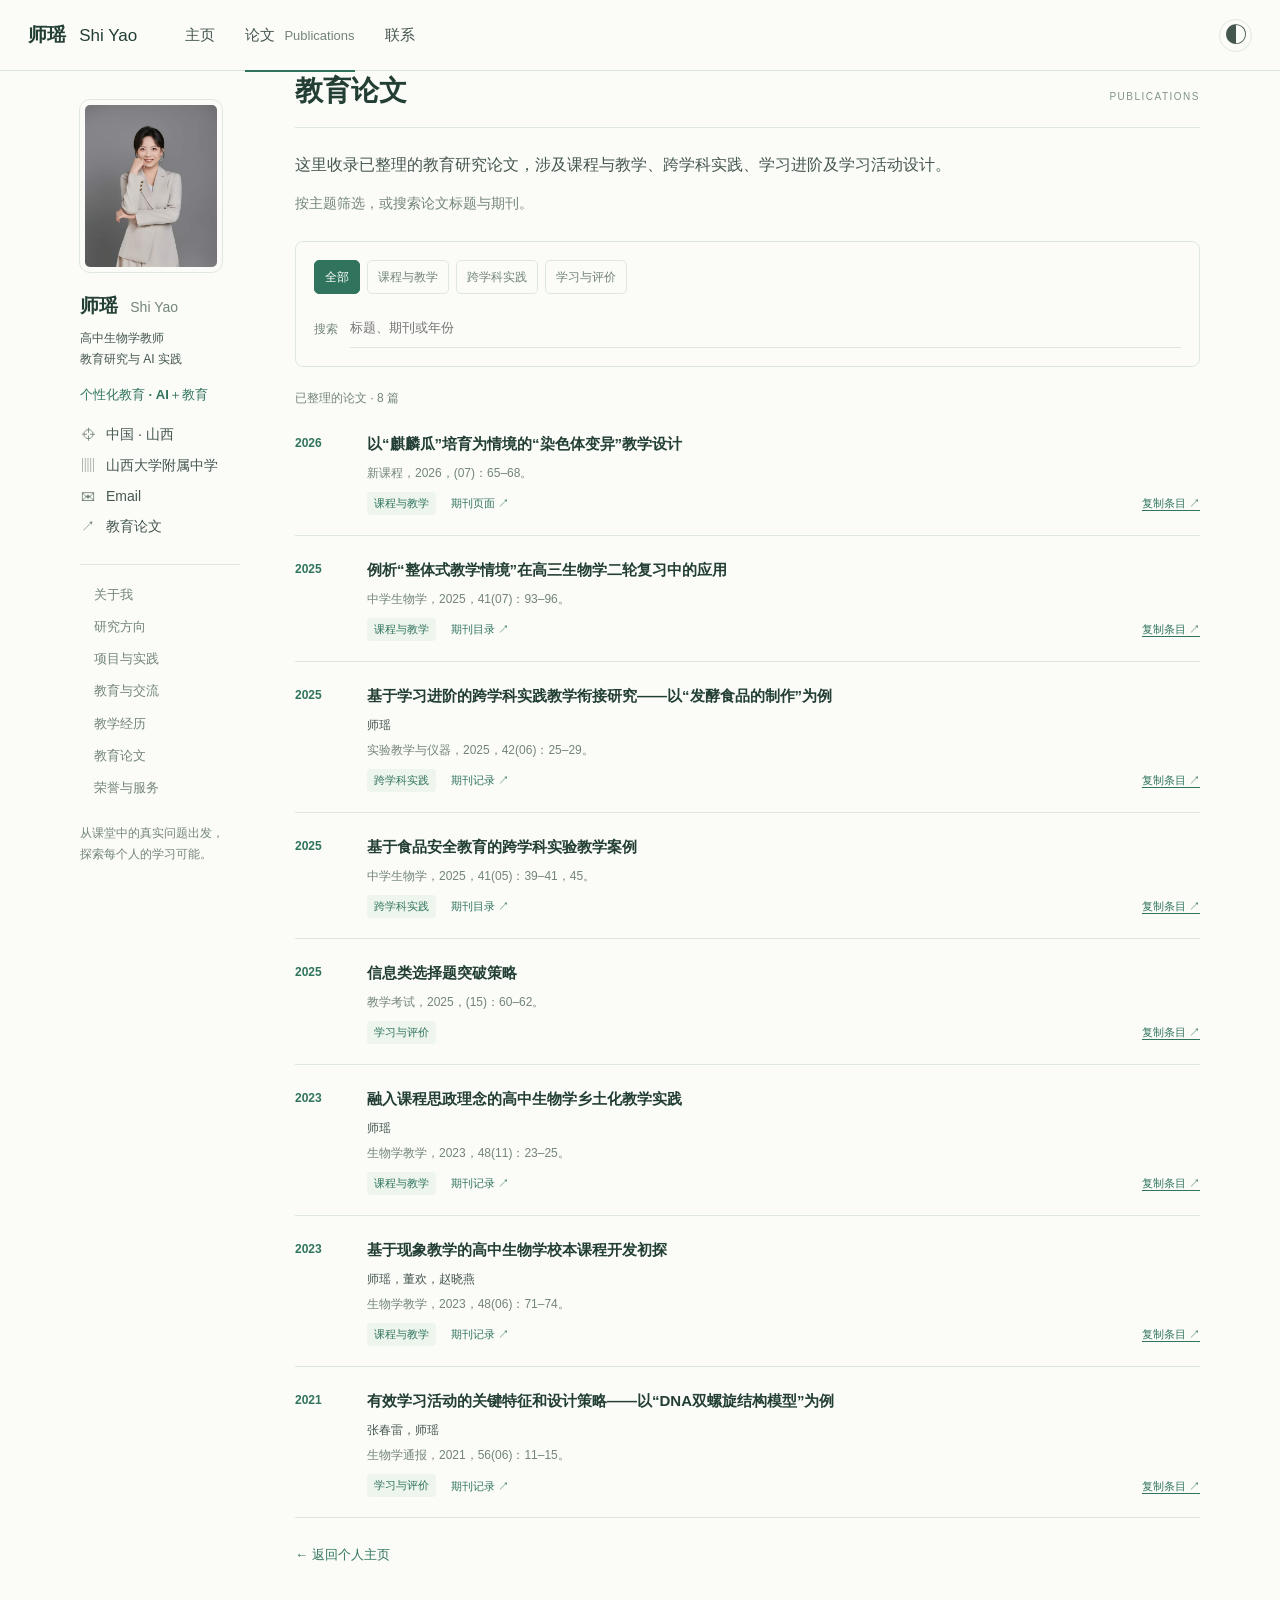
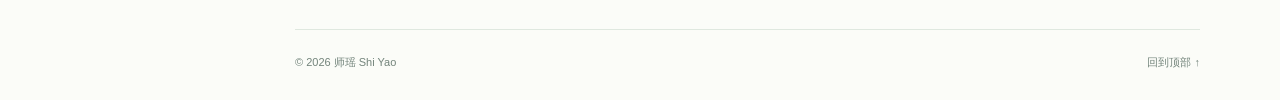
==== publications.html @ 6be553a8 "Publish Shi Yao educator homepage with teaching experience, projects and publications" ====
<!doctype html><html lang="zh-CN"><head><meta charset="utf-8"><meta name="viewport" content="width=device-width,initial-scale=1"><title>教育论文｜师瑶 Shi Yao｜个性化教育与 AI＋教育</title><meta name="description" content="师瑶的个人主页：个性化教育，培养面向未来的终身学习者。教育研究、AI＋教育实践、教学经历与学术论文。"><meta name="theme-color" content="#ffffff"><link rel="icon" href="assets/favicon.svg" type="image/svg+xml"><link rel="stylesheet" href="style.css"></head><body>
<a class="skip" href="#main">跳转到正文</a>
<header class="masthead"><div class="masthead-inner"><a class="brand" href="index.html">师瑶 <span>Shi Yao</span></a><nav aria-label="主导航"><a  href="index.html">主页</a><a class="current" href="publications.html">论文 <span>Publications</span></a><a href="index.html#contact">联系</a></nav><button id="theme-toggle" class="theme-toggle" type="button" aria-label="切换深色模式" title="切换深色模式">◐</button></div></header>
<div class="layout"><aside class="profile"><div class="profile-top"><img class="portrait" src="assets/portrait.jpg" width="600" height="840" alt="师瑶个人肖像"><div><h2>师瑶 <span>Shi Yao</span></h2><p class="role">高中生物学教师<br>教育研究与 AI 实践</p></div></div><p class="profile-focus">个性化教育 · AI＋教育</p><ul class="profile-links"><li><span aria-hidden="true">⌖</span>中国 · 山西</li><li><span aria-hidden="true">▥</span>山西大学附属中学</li><li><span aria-hidden="true">✉</span><a href="mailto:s2212972831@163.com">Email</a></li><li><span aria-hidden="true">↗</span><a href="publications.html">教育论文</a></li></ul><nav class="side-nav" aria-label="页面目录"><a href="index.html#about">关于我</a><a href="index.html#research">研究方向</a><a href="index.html#projects">项目与实践</a><a href="index.html#education">教育与交流</a><a href="index.html#teaching">教学经历</a><a href="index.html#papers">教育论文</a><a href="index.html#honors">荣誉与服务</a></nav><p class="sidebar-note">从课堂中的真实问题出发，<br>探索每个人的学习可能。</p></aside><main id="main"><section id="publications"><div class="heading"><h1>教育论文</h1><span>PUBLICATIONS</span></div><p>这里收录已整理的教育研究论文，涉及课程与教学、跨学科实践、学习进阶及学习活动设计。</p><p class="section-intro">按主题筛选，或搜索论文标题与期刊。</p><div class="paper-controls"><div class="filters" role="group" aria-label="按论文主题筛选"><button class="selected" type="button" data-filter="all" aria-pressed="true">全部</button><button type="button" data-filter="课程与教学" aria-pressed="false">课程与教学</button><button type="button" data-filter="跨学科实践" aria-pressed="false">跨学科实践</button><button type="button" data-filter="学习与评价" aria-pressed="false">学习与评价</button></div><label class="search"><span>搜索</span><input type="search" id="paper-search" placeholder="标题、期刊或年份" autocomplete="off"></label></div><p id="paper-count" class="paper-count" aria-live="polite">已整理的论文 · 8 篇</p><div id="paper-list"><article class="paper"><span class="paper-year">2026</span><div><h3>以“麒麟瓜”培育为情境的“染色体变异”教学设计</h3><p class="paper-journal">新课程，2026，(07)：65–68。</p><div class="paper-meta"><span class="paper-tag">课程与教学</span><a class="paper-source" href="https://www.qikan.com.cn/article/xkcj20260718.html" target="_blank" rel="noopener noreferrer">期刊页面 ↗</a></div></div></article><article class="paper"><span class="paper-year">2025</span><div><h3>例析“整体式教学情境”在高三生物学二轮复习中的应用</h3><p class="paper-journal">中学生物学，2025，41(07)：93–96。</p><div class="paper-meta"><span class="paper-tag">课程与教学</span><a class="paper-source" href="https://m.fx361.com/bk/zxswx/20257.html" target="_blank" rel="noopener noreferrer">期刊目录 ↗</a></div></div></article><article class="paper"><span class="paper-year">2025</span><div><h3>基于学习进阶的跨学科实践教学衔接研究——以“发酵食品的制作”为例</h3><p class="paper-authors">师瑶</p><p class="paper-journal">实验教学与仪器，2025，42(06)：25–29。</p><div class="paper-meta"><span class="paper-tag">跨学科实践</span><a class="paper-source" href="https://cjournal.hep.com.cn/1004-2326/CN/2025/42/6" target="_blank" rel="noopener noreferrer">期刊记录 ↗</a></div></div></article><article class="paper"><span class="paper-year">2025</span><div><h3>基于食品安全教育的跨学科实验教学案例</h3><p class="paper-journal">中学生物学，2025，41(05)：39–41，45。</p><div class="paper-meta"><span class="paper-tag">跨学科实践</span><a class="paper-source" href="https://yantai.dps.qikan.cn/pc/maga/text-read?id=zxsw20250519" target="_blank" rel="noopener noreferrer">期刊目录 ↗</a></div></div></article><article class="paper"><span class="paper-year">2025</span><div><h3>信息类选择题突破策略</h3><p class="paper-journal">教学考试，2025，(15)：60–62。</p><div class="paper-meta"><span class="paper-tag">学习与评价</span></div></div></article><article class="paper"><span class="paper-year">2023</span><div><h3>融入课程思政理念的高中生物学乡土化教学实践</h3><p class="paper-authors">师瑶</p><p class="paper-journal">生物学教学，2023，48(11)：23–25。</p><div class="paper-meta"><span class="paper-tag">课程与教学</span><a class="paper-source" href="https://swxjx.ecnu.edu.cn/CN/abstract/abstract15453.shtml" target="_blank" rel="noopener noreferrer">期刊记录 ↗</a></div></div></article><article class="paper"><span class="paper-year">2023</span><div><h3>基于现象教学的高中生物学校本课程开发初探</h3><p class="paper-authors">师瑶，董欢，赵晓燕</p><p class="paper-journal">生物学教学，2023，48(06)：71–74。</p><div class="paper-meta"><span class="paper-tag">课程与教学</span><a class="paper-source" href="https://swxjx.ecnu.edu.cn/CN/Y2023/V48/I6" target="_blank" rel="noopener noreferrer">期刊记录 ↗</a></div></div></article><article class="paper"><span class="paper-year">2021</span><div><h3>有效学习活动的关键特征和设计策略——以“DNA双螺旋结构模型”为例</h3><p class="paper-authors">张春雷，师瑶</p><p class="paper-journal">生物学通报，2021，56(06)：11–15。</p><div class="paper-meta"><span class="paper-tag">学习与评价</span><a class="paper-source" href="https://swxtb.bnu.edu.cn/gkll/2021nf/a3ca2fc130d34344a227fb11eb9ebc6b.htm" target="_blank" rel="noopener noreferrer">期刊记录 ↗</a></div></div></article></div><p id="empty-state" hidden>没有匹配的论文，请尝试其他关键词或主题。</p><noscript><p>启用 JavaScript 后可使用论文搜索与筛选。</p></noscript><a class="back-link" href="index.html#papers">← 返回个人主页</a></section><footer><span>© 2026 师瑶 Shi Yao</span><a href="#main">回到顶部 ↑</a></footer></main></div><div id="toast" role="status" aria-live="polite"></div><script src="script.js"></script></body></html>
---- style.css ----
:root{--bg:#fff;--text:#41484c;--heading:#303b40;--muted:#7a858a;--line:#e7ecee;--accent:#27899d;--soft:#f1f8fa;--panel:#fff;--shadow:0 3px 16px #243d4b07;--tag:#edf6f8;color-scheme:light}*{box-sizing:border-box}html{scroll-behavior:smooth;scroll-padding-top:100px}body{margin:0;background:var(--bg);color:var(--text);font-family:-apple-system,BlinkMacSystemFont,"Segoe UI","PingFang SC","Microsoft YaHei",sans-serif;font-size:16px;line-height:1.85}a{color:var(--accent);text-decoration:none;text-underline-offset:4px}a:hover{text-decoration:underline}button,input{font:inherit}button,a,input,summary{-webkit-tap-highlight-color:transparent}button{cursor:pointer}a:focus-visible,button:focus-visible,input:focus-visible,summary:focus-visible{outline:3px solid #67b6c9;outline-offset:4px}p{margin:0 0 17px}h1,h2,h3{color:var(--heading);line-height:1.45;margin:0;font-weight:650}h1{font-size:28px}h2{font-size:23px}h3{font-size:17px}strong{font-weight:650}time{font-variant-numeric:tabular-nums}.masthead{position:sticky;top:0;z-index:20;background:var(--bg);border-bottom:1px solid var(--line)}.masthead-inner{max-width:1220px;margin:auto;min-height:70px;padding:0 28px;display:flex;align-items:center;gap:48px}.brand{color:var(--heading);font-weight:700;font-size:19px;white-space:nowrap}.brand span{font-weight:500;margin-left:8px;font-size:17px}.masthead nav{display:flex;gap:30px;align-self:stretch;align-items:center}.masthead nav a{color:var(--text);font-size:15px;position:relative}.masthead nav a span{font-size:13px;margin-left:5px;color:var(--muted)}.masthead nav a.current:after{content:'';height:2px;background:var(--accent);position:absolute;bottom:-23px;left:0;right:0}.theme-toggle{border:1px solid var(--line);border-radius:50%;width:33px;height:33px;background:var(--bg);color:var(--text);padding:0;font-size:22px;line-height:1;margin-left:auto}.layout{max-width:1220px;margin:36px auto 0;padding:0 28px;display:grid;grid-template-columns:215px minmax(0,1fr);gap:54px}.profile{position:sticky;top:107px;align-self:start;font-size:14px}.portrait{width:172px;height:172px;border-radius:50%;object-fit:cover;object-position:center 23%;border:5px solid var(--bg);outline:1px solid var(--line);display:block;margin:0 0 20px}.profile h2{font-size:22px}.profile h2 span{font-size:14px;font-weight:400;margin-left:7px;color:var(--muted)}.role{margin:8px 0 12px;line-height:1.8}.profile-focus{font-size:13px;font-weight:550;color:var(--accent);margin-bottom:15px}.profile-links{padding:0;list-style:none;margin:0 0 24px}.profile-links li{display:flex;gap:10px;align-items:center;margin:5px 0}.profile-links li>span{width:16px;text-align:center;color:var(--muted)}.profile-links a{color:var(--text)}.side-nav{border-top:1px solid var(--line);padding-top:15px;display:grid;gap:2px}.side-nav a{color:var(--muted);padding:3px 0 3px 12px;border-left:2px solid transparent;font-size:13px}.side-nav a:hover,.side-nav a.active{color:var(--accent);border-left-color:var(--accent);background:linear-gradient(90deg,var(--soft),transparent);text-decoration:none}.sidebar-note{color:var(--muted);font-size:12px;margin:20px 0 0;line-height:1.8}main{min-width:0;max-width:850px}section{margin-bottom:48px;scroll-margin-top:100px}.heading{display:flex;align-items:baseline;justify-content:space-between;gap:16px;border-bottom:1px solid var(--line);padding-bottom:10px;margin-bottom:20px}.heading>span{font-size:10px;letter-spacing:1.5px;color:var(--muted);font-weight:500;white-space:nowrap}.heading>a{font-size:13px;white-space:nowrap}.mission{border-left:3px solid var(--accent);border-radius:0 8px 8px 0;background:var(--soft);padding:17px 22px;margin:24px 0}.mission-label{font-size:11px;letter-spacing:1px;color:var(--accent);display:block;margin-bottom:5px}.mission strong{font-size:22px;color:var(--heading);display:block;line-height:1.6}.mission p{font-size:14px;color:var(--muted);margin:6px 0 0;line-height:1.8}.quick-links{display:flex;gap:24px;font-size:14px;margin:21px 0 0}.section-intro{font-size:14px;color:var(--muted);margin-top:-5px;margin-bottom:20px}.research-grid{display:grid;grid-template-columns:1fr 1fr;gap:16px}.research-card{padding:21px 22px 20px;border:1px solid var(--line);border-radius:10px;background:var(--panel);box-shadow:var(--shadow);position:relative;overflow:hidden;display:flex;flex-direction:column}.research-card.primary{border-color:#acd2dd;background:linear-gradient(120deg,var(--soft),var(--panel));}.research-card h3{position:relative;z-index:1;padding-right:10px;margin-bottom:12px}.research-card p{font-size:14px;line-height:1.9;position:relative;margin-bottom:16px}.number{position:absolute;right:14px;top:2px;font-size:48px;line-height:1.2;color:var(--soft);font-weight:700;pointer-events:none}.primary .number{color:#e1eff3}.tags{display:flex;gap:6px;flex-wrap:wrap;margin-top:auto}.tags span,.paper-tag{font-size:11px;color:var(--accent);background:var(--tag);border-radius:4px;padding:1px 7px;line-height:1.9}.project{display:grid;grid-template-columns:48px minmax(0,1fr);gap:19px;padding:24px 0;border-bottom:1px solid var(--line)}.project:first-of-type{padding-top:6px}.project-symbol{width:48px;height:48px;background:var(--soft);border:1px solid #dcebf0;color:var(--accent);border-radius:10px;display:grid;place-items:center;font-size:23px;font-family:serif}.project-title{display:flex;gap:12px;align-items:flex-start;justify-content:space-between;margin:0 0 9px}.project-title h3{color:var(--accent);font-size:18px}.project-title h3 span{display:block;color:var(--muted);font-size:12px;font-weight:400;margin-top:3px}.status{flex-shrink:0;font-size:10px;color:var(--muted);border:1px solid var(--line);border-radius:4px;padding:1px 6px;line-height:1.9}.project p{font-size:14px;line-height:1.9;margin-bottom:12px}details{font-size:13px;margin-top:12px}summary{color:var(--accent);cursor:pointer;width:fit-content}summary::marker{font-size:10px}.detail-body{background:var(--soft);padding:14px 17px;margin-top:10px;border-radius:6px}.detail-body p{font-size:13px;margin:0 0 8px}.detail-body p:last-child{margin:0}.research-note{display:flex;gap:20px;background:var(--soft);border-radius:7px;margin-top:23px;padding:15px 18px;font-size:13px}.research-note strong{white-space:nowrap;color:var(--accent)}.timeline{margin-left:5px}.timeline article{border-left:1px solid #cfe1e6;padding:0 0 26px 22px;display:grid;grid-template-columns:156px 1fr;position:relative}.timeline article:last-child{padding-bottom:3px}.timeline article:before{content:'';position:absolute;left:-4px;top:9px;background:var(--accent);width:7px;height:7px;border-radius:50%;outline:4px solid var(--bg)}.timeline time{font-size:12px;color:var(--muted);padding-top:4px}.timeline h3{font-size:16px}.timeline p{font-size:13px;margin:5px 0 0}.degree-tag{font-size:11px;color:var(--accent);font-weight:400;background:var(--tag);padding:2px 6px;border-radius:3px;margin-left:10px}.subheading{font-size:16px;margin:29px 0 15px}.subheading span{font-size:11px;color:var(--muted);font-weight:400;margin-left:9px}.exchanges{display:grid;grid-template-columns:1fr 1fr;gap:18px}.exchanges article{border:1px solid var(--line);border-radius:8px;display:flex;gap:16px;padding:19px 17px}.exchange-place{writing-mode:vertical-rl;font-size:11px;color:var(--accent);letter-spacing:3px;border-right:1px solid var(--line);padding-right:13px;flex-shrink:0}.exchanges h3{font-size:15px}.exchanges p{font-size:12px;margin:4px 0}.exchanges .english{color:var(--muted);font-size:10px;line-height:1.6}.exchanges time{font-size:11px;color:var(--muted)}.experience{display:grid;grid-template-columns:110px minmax(0,1fr);gap:20px;margin:0 0 24px}.experience-time{font-size:12px;color:var(--accent);padding-top:2px}.experience h3{font-size:16px}.experience p{font-size:14px;line-height:1.9;margin:9px 0 0}.experience .experience-role{margin-top:3px;color:var(--muted);font-size:12px}.selected-papers article,.paper{display:grid;grid-template-columns:55px minmax(0,1fr);gap:17px;padding:20px 0;border-bottom:1px solid var(--line)}.selected-papers article:first-child{padding-top:0}.paper-year{font-size:12px;color:var(--accent);font-weight:600;padding-top:2px}.selected-papers h3,.paper h3{font-size:15px;line-height:1.8;font-weight:600}.selected-papers p,.paper-journal{font-size:12px;color:var(--muted);margin:5px 0 8px}.all-papers{display:flex;justify-content:space-between;font-size:13px;padding:13px 0}.honor-list{list-style:none;padding:0;margin:0}.honor-list li{display:grid;grid-template-columns:110px 1fr;gap:20px;padding:8px 0;font-size:14px}.honor-list time{font-size:12px;color:var(--muted)}.community{border-left:2px solid var(--line);padding-left:17px;margin-top:23px;font-size:14px}.community p{font-size:13px;color:var(--muted);margin:5px 0 0}.contact-grid{display:grid;grid-template-columns:1fr 1fr;gap:25px}.contact-grid>div{padding:19px 21px;border:1px solid var(--line);border-radius:8px;background:var(--panel)}.contact-grid h3{font-size:16px;margin-bottom:8px}.contact-grid p{font-size:14px;margin:0}.contact-line{padding:18px 0 0;display:flex;flex-wrap:wrap;gap:6px 14px;font-size:13px;align-items:center}.contact-line>span{flex-basis:100%;color:var(--muted)}#copy-email,.copy-citation{border:0;background:none;color:var(--accent);padding:0;font-size:11px;text-decoration:underline;text-underline-offset:3px}footer{display:flex;justify-content:space-between;border-top:1px solid var(--line);padding:22px 0 28px;color:var(--muted);font-size:11px;margin-top:30px}footer a{color:var(--muted)}.paper-controls{border:1px solid var(--line);border-radius:8px;padding:18px;margin-top:24px}.filters{display:flex;gap:7px;flex-wrap:wrap}.filters button{border:1px solid var(--line);background:var(--bg);color:var(--muted);border-radius:5px;font-size:12px;padding:5px 10px}.filters button.selected{background:var(--accent);color:#fff;border-color:var(--accent)}.search{display:flex;align-items:center;gap:12px;margin-top:15px;font-size:12px;color:var(--muted)}.search input{min-width:0;flex:1;border:0;border-bottom:1px solid var(--line);background:var(--bg);color:var(--text);font-size:13px;padding:7px 0;outline-offset:2px}.paper-count{font-size:12px;color:var(--muted);margin:20px 0 0}.paper-meta{display:flex;align-items:center;gap:15px}.copy-citation{margin-left:auto}.back-link{display:inline-block;margin-top:25px;font-size:13px}#empty-state{padding:35px 0;color:var(--muted);font-size:14px}.skip{position:fixed;left:10px;top:-100px;z-index:99;background:var(--bg);padding:8px}.skip:focus{top:8px}#toast{position:fixed;bottom:25px;left:50%;transform:translate(-50%,10px);background:var(--heading);color:var(--bg);font-size:13px;padding:10px 20px;border-radius:6px;z-index:100;opacity:0;pointer-events:none;transition:opacity .2s,transform .2s}#toast.show{opacity:1;transform:translate(-50%,0)}[hidden]{display:none!important}
:root[data-theme=dark]{--bg:#182125;--text:#c4ced2;--heading:#eef3f5;--muted:#91a3ab;--line:#2d3c43;--accent:#79c5d6;--soft:#1e3038;--panel:#1b272d;--tag:#213840;--shadow:none;color-scheme:dark}:root[data-theme=dark] .primary .number{color:#29424c}:root[data-theme=dark] .research-card.primary{border-color:#365e6b}:root[data-theme=dark] .project-symbol{border-color:var(--line)}
@media(min-width:1500px){.layout,.masthead-inner{max-width:1280px}.layout{gap:65px}}@media(max-width:1000px){.layout{grid-template-columns:180px minmax(0,1fr);gap:32px;padding:0 26px}.portrait{width:150px;height:150px}.profile{font-size:12px}.profile h2{font-size:20px}.profile h2 span{font-size:12px}.research-card{padding:18px}.mission strong{font-size:20px}.timeline article{grid-template-columns:133px 1fr}.exchanges{grid-template-columns:1fr}.exchanges article{padding:15px 18px}.masthead-inner{padding:0 26px}.heading>span{font-size:9px;letter-spacing:1px}.research-card h3{font-size:16px}.project-title{flex-wrap:wrap;gap:6px}}
@media(max-width:720px){body{font-size:15px}.masthead-inner{min-height:60px;padding:0 20px;gap:24px}.brand{font-size:17px}.brand span{font-size:13px;margin-left:4px}.masthead nav{gap:19px}.masthead nav a{font-size:13px}.masthead nav a span{display:none}.masthead nav a.current:after{bottom:-20px}.theme-toggle{width:29px;height:29px;font-size:20px}.layout{display:block;margin-top:26px;padding:0 23px}.profile{position:static;border-bottom:1px solid var(--line);padding-bottom:22px;margin-bottom:29px}.profile-top{display:flex;gap:23px;align-items:center}.portrait{width:102px;height:102px;margin:0}.profile h2{font-size:23px}.profile h2 span{font-size:13px}.role{font-size:13px;margin:7px 0 0}.profile-focus{margin:16px 0 8px;font-size:12px}.profile-links{display:flex;gap:5px 20px;flex-wrap:wrap;margin:0;font-size:11px}.profile-links li{margin:0;gap:5px}.profile-links li:nth-child(2){display:none}.side-nav{display:flex;overflow-x:auto;gap:18px;white-space:nowrap;border-top:0;padding-top:15px}.side-nav a{font-size:11px;padding:0 0 5px;border-left:0;border-bottom:2px solid transparent}.side-nav a.active{border-bottom-color:var(--accent);background:none}.sidebar-note{display:none}.heading>span{font-size:8px;letter-spacing:.8px}.heading{margin-bottom:17px;gap:10px}h1{font-size:25px}h2{font-size:21px}.mission{padding:15px 16px;margin:20px 0}.mission strong{font-size:20px}.mission p{font-size:13px}.quick-links{gap:22px;font-size:12px}.research-grid{gap:12px}.research-card{padding:17px}.research-card h3{font-size:15px}.research-card p{font-size:13px}.tags span{font-size:10px}section{margin-bottom:38px}.project{grid-template-columns:38px minmax(0,1fr);gap:14px}.project-symbol{width:38px;height:38px;font-size:20px}.project-title h3{font-size:17px}.project-title h3 span{font-size:11px}.project p{font-size:13px}.research-note{gap:10px;font-size:12px;padding:14px;display:block}.research-note strong{display:block;margin-bottom:5px}.timeline article{grid-template-columns:130px minmax(0,1fr);padding-left:17px}.timeline h3{font-size:15px}.degree-tag{font-size:10px;margin-left:5px}.timeline p{font-size:12px}.timeline time{font-size:11px}.experience{grid-template-columns:75px minmax(0,1fr);gap:15px}.experience p{font-size:13px}.experience-time{font-size:11px}.honor-list li{grid-template-columns:90px minmax(0,1fr);gap:15px;font-size:13px}.honor-list time{font-size:11px}.contact-grid{gap:12px}.contact-grid>div{padding:15px}.contact-grid p{font-size:13px}.selected-papers article,.paper{grid-template-columns:39px minmax(0,1fr);gap:13px}.selected-papers h3,.paper h3{font-size:14px}.paper-meta{gap:7px;flex-wrap:wrap}.paper-tag{font-size:10px}.copy-citation{font-size:10px}.paper-controls{padding:14px}.filters{gap:6px}.filters button{font-size:11px;padding:5px 8px}.contact-line a{overflow-wrap:anywhere}}
@media(max-width:420px){.research-grid,.contact-grid{grid-template-columns:1fr}.research-card p{font-size:14px}.research-card h3{font-size:16px}.mission strong{font-size:19px}.timeline article{grid-template-columns:1fr;gap:5px}.masthead-inner{gap:18px}.masthead nav{gap:15px}.heading>span{font-size:7px}.project-title .status{margin-top:2px}.exchanges h3{font-size:15px}.profile-links{gap:5px 14px}}
@media(prefers-reduced-motion:reduce){html{scroll-behavior:auto}*{transition:none!important}}@media print{.masthead,.side-nav,.theme-toggle,.quick-links,.filters,.search,.copy-citation,#copy-email,#toast{display:none}.layout{display:block;max-width:none}.profile{position:static;margin-bottom:20px}.profile-top{display:flex;gap:20px}.portrait{width:90px;height:90px}.profile-links,.profile-focus,.sidebar-note{display:none}main{max-width:none}section{break-inside:avoid}.research-card{box-shadow:none}body{font-size:12px}}
:root[data-theme=dark] .filters button.selected{color:#182125}
section{scroll-margin-top:20px}
@media(max-width:720px){.side-nav{scrollbar-width:none}.side-nav::-webkit-scrollbar{display:none}}
.project .project-lead{font-weight:600;color:var(--heading);margin-bottom:8px;font-size:14px}.paper-authors{font-size:12px;color:var(--text);margin:7px 0 0;line-height:1.5}.paper-source{font-size:11px;white-space:nowrap}.science-panel{border:1px solid var(--line);border-top:3px solid var(--accent);border-radius:8px;padding:25px;background:linear-gradient(140deg,var(--soft),var(--panel) 45%)}.science-kicker{font-size:11px;letter-spacing:.6px;color:var(--accent);margin-bottom:9px}.science-panel>h3{font-size:20px;margin-bottom:13px}.science-panel>p{font-size:14px;line-height:1.9}.science-question{border-left:2px solid var(--accent);padding:9px 15px;margin:22px 0;background:var(--soft)}.science-question span{font-size:11px;color:var(--accent);display:block}.science-question strong{font-size:15px;display:block;margin-top:4px}.science-work{display:grid;grid-template-columns:repeat(3,1fr);gap:20px;margin-bottom:20px}.science-work h4{font-size:14px;margin:0 0 8px;color:var(--heading)}.science-work p{font-size:12px;line-height:1.9;margin:0;color:var(--muted)}.science-panel .science-boundary{font-size:12px;color:var(--muted);border-top:1px solid var(--line);padding-top:15px}.lesson-list{display:grid;grid-template-columns:1fr 1fr;gap:16px;margin:0 0 28px}.lesson-list article{padding:19px;border:1px solid var(--line);border-radius:7px;background:var(--panel)}.lesson-list h3{font-size:16px;margin:6px 0}.lesson-type,.lesson-list time{color:var(--accent);font-size:11px}.lesson-list p{font-size:13px;margin:0;color:var(--muted)}.teaching-service{padding-top:18px;border-top:1px solid var(--line)}
@media(max-width:1000px){.science-work{grid-template-columns:1fr;gap:15px}.science-work>div{border-bottom:1px solid var(--line);padding-bottom:13px}.science-work>div:last-child{border-bottom:0;padding-bottom:0}}
@media(max-width:720px){.science-panel{padding:19px}.science-panel>h3{font-size:18px}.science-panel>p{font-size:13px}.science-question strong{font-size:14px}.lesson-list{gap:12px}.lesson-list article{padding:15px}.paper-source{font-size:10px}.paper-authors{font-size:11px}.project .project-lead{font-size:13px}}
@media(max-width:420px){.lesson-list{grid-template-columns:1fr}}

/* Bright educator editorial theme */
:root{--bg:#fbfcf8;--text:#45564f;--heading:#233f35;--muted:#73847b;--line:#dfe8df;--accent:#31745e;--soft:#edf5ed;--panel:#fff;--tag:#edf5ed;--shadow:0 6px 28px #34524405}
.masthead{background:var(--bg)}.masthead-inner{max-width:1320px}.welcome{max-width:1264px;margin:32px auto 60px;display:grid;grid-template-columns:1.35fr 1fr;background:#eaf3e8;border-radius:20px;overflow:hidden;min-height:510px}.welcome-copy{padding:60px 54px;display:flex;flex-direction:column;align-items:flex-start}.eyebrow{font-size:11px;letter-spacing:2px;color:var(--accent);font-weight:600}.welcome h1{font-family:"Songti SC","Noto Serif CJK SC",serif;font-size:48px;line-height:1.5;margin:25px 0 20px;letter-spacing:2px}.welcome p{font-size:17px}.hero-portrait{width:100%;height:100%;max-height:560px;object-fit:cover;object-position:center 30%}.hero-links{display:flex;gap:24px;margin-top:18px;font-size:14px;align-items:center}.hero-links a:first-child{background:var(--accent);color:#fff;padding:10px 23px;border-radius:6px}.hero-foot{font-size:11px;letter-spacing:3px;color:#778e79;margin-top:auto;padding-top:32px}.layout{max-width:1264px;grid-template-columns:190px minmax(0,1fr);gap:55px;margin-top:0}main{max-width:none}.profile{top:100px}.portrait{width:142px;height:172px;border-radius:10px;object-position:center 23%}.heading{padding-bottom:15px;margin-bottom:25px}.heading h2{font-size:25px}.heading>span{color:#819487}section{margin-bottom:66px}.mission{background:#eef4e8;border-left-color:#9aaf76;padding:24px}.research-card{border-radius:12px;padding:25px}.research-card.primary{border-color:#bdd4bc;background:#f0f6ec}.primary .number{color:#dfebd8}.project{padding:28px 0}.project-symbol{background:#eff5e9;border-color:#dce7d7}.project-title h3{font-size:20px}.project p{line-height:2}.photo{margin:0;min-width:0}.photo a{display:block;overflow:hidden;border-radius:12px;background:#e7eee6}.photo img{display:block;width:100%;height:auto}.photo figcaption{font-size:11px;color:var(--muted);padding:9px 2px 0;letter-spacing:.3px}.photo-pair{display:grid;grid-template-columns:1fr 1fr;gap:18px;margin:0 0 65px}.photo-pair img{aspect-ratio:4/3;object-fit:cover}.teaching-photos{display:grid;grid-template-columns:1fr 1.35fr;gap:18px;margin:28px 0 36px;align-items:center}.teaching-photos img{max-height:410px;object-fit:cover}.image-essay{display:grid;grid-template-columns:1.5fr 1fr;gap:30px;align-items:center;margin:20px 0 65px;padding:24px;background:#f0f4e9;border-radius:12px}.image-essay h2{font-family:"Songti SC",serif;line-height:1.7;font-size:23px;margin:12px 0}.image-essay p{font-size:13px;margin:0}.reverse{background:#f7f2e6}.community{background:var(--soft);border:0;border-radius:10px;padding:22px}.community strong{font-size:16px}.community p{line-height:1.95}.honor-list{margin-bottom:28px}.lesson-list{grid-template-columns:repeat(3,minmax(0,1fr))}.lesson-list h3{font-size:15px}.exchanges article{background:var(--panel)}
:root[data-theme=dark] .welcome,:root[data-theme=dark] .image-essay,:root[data-theme=dark] .mission,:root[data-theme=dark] .research-card.primary{background:var(--soft)}:root[data-theme=dark] .project-symbol{background:var(--soft)}
@media(max-width:1100px){.welcome{margin:24px 26px 45px;min-height:440px}.welcome-copy{padding:40px 32px}.welcome h1{font-size:38px}.layout{gap:30px}.lesson-list{grid-template-columns:1fr 1fr}.image-essay{grid-template-columns:1.3fr 1fr;gap:20px}.image-essay h2{font-size:20px}}
@media(max-width:720px){.welcome{margin:20px 18px 30px;grid-template-columns:1.2fr 1fr;min-height:310px;border-radius:12px}.welcome-copy{padding:26px 20px}.welcome h1{font-size:27px;letter-spacing:0;margin:18px 0 12px}.welcome p{font-size:13px}.eyebrow{font-size:9px;letter-spacing:1px}.hero-links{gap:12px;flex-wrap:wrap;font-size:11px;margin-top:8px}.hero-links a:first-child{padding:7px 12px}.hero-foot{font-size:9px;letter-spacing:1px;padding-top:20px}.hero-portrait{min-height:100%;object-position:center 22%}.profile .portrait{width:90px;height:110px}.layout{padding:0 22px}.photo-pair{gap:12px;margin-bottom:42px}.teaching-photos{gap:12px;grid-template-columns:1fr 1fr}.teaching-photos img{max-height:300px}.image-essay{grid-template-columns:1fr;padding:16px;margin-bottom:45px}.image-essay>div{padding:4px 3px 10px}.image-essay h2 br{display:none}.image-essay h2{margin:8px 0}.photo figcaption{font-size:10px}.heading h2{font-size:22px}section{margin-bottom:45px}.project-title h3{font-size:18px}.lesson-list{grid-template-columns:1fr}.welcome .hero-foot{display:none}}
@media(max-width:420px){.welcome{grid-template-columns:1fr .7fr}.welcome-copy{padding:23px 15px}.welcome h1{font-size:24px}.welcome p{font-size:12px}.hero-links{gap:10px}.photo-pair{grid-template-columns:1fr}.teaching-photos{grid-template-columns:1fr}.teaching-photos img{max-height:none}.hero-portrait{object-position:48% center}}

@media(max-width:420px){.welcome h1{font-size:20px;line-height:1.65}.welcome-copy{padding:24px 14px}.welcome p{font-size:11px}}

/* Clearer personal chronology and restrained typography */
.welcome{background:transparent;border-radius:0;min-height:0;grid-template-columns:1.65fr 1fr;max-width:1120px;margin:46px auto 60px;gap:70px;align-items:center}.welcome-copy{padding:10px 0}.welcome h1{font-size:38px;line-height:1.65;letter-spacing:0;margin:20px 0}.welcome p{font-size:15px;max-width:550px}.hero-portrait{max-height:420px;border-radius:4px;object-position:center 25%}.hero-links a:first-child{background:none;color:var(--accent);padding:0;border-radius:0}.hero-links{margin-top:10px}.layout{max-width:1176px;grid-template-columns:160px minmax(0,1fr);gap:55px}.profile h2{font-size:19px}.profile-top{display:block}.profile .role{font-size:12px}.heading h2{font-size:23px}.heading{margin-bottom:22px}.project{display:block;padding:24px 0}.project-body>h3{font-size:18px;margin-bottom:12px}.project-body>h3>span{display:block;font-size:12px;color:var(--muted);font-weight:400;margin-top:3px}.project p{font-size:15px;line-height:1.95}.community{padding:0;border-radius:0;background:none;border-left:0;margin:0 0 24px}.community p{font-size:15px;color:var(--text)}.lesson-list{display:block}.lesson-list article{display:grid;grid-template-columns:110px 1fr;border:0;border-bottom:1px solid var(--line);padding:12px 0;border-radius:0;gap:20px;background:none}.lesson-list h3{margin:0}.teaching-photos{display:block;margin:24px 0}.teaching-photos img{max-height:430px;width:100%;object-fit:cover}.photo a{border-radius:4px}.photo-pair{margin:30px 0 18px}.photo-pair~figure{margin-top:18px}.photo-pair~figure img{max-height:380px;object-fit:cover}.exchanges article{border-radius:0;background:none;border:0;border-left:1px solid var(--line)}#community>figure{margin-top:28px}section{margin-bottom:60px}
@media(max-width:1100px){.welcome{margin:30px 28px 45px;gap:35px}.welcome h1{font-size:32px}}
@media(max-width:720px){.welcome{margin:28px 22px 35px;gap:24px;grid-template-columns:1.4fr 1fr}.welcome-copy{padding:0}.welcome h1{font-size:24px}.welcome p{font-size:13px}.hero-portrait{max-height:330px;min-height:0}.layout{display:block}.profile-top,.profile-focus,.profile-links{display:none}.profile{padding:0 0 12px;margin-bottom:28px}.side-nav{padding-top:0;gap:19px}.project p{font-size:14px}.lesson-list article{grid-template-columns:70px 1fr;gap:15px}.photo-pair~figure img{max-height:none}}
@media(max-width:420px){.welcome{grid-template-columns:1fr;gap:20px}.welcome h1{font-size:29px}.hero-portrait{width:150px;height:190px;grid-row:1;object-position:center 20%}.welcome p{font-size:14px}.welcome .eyebrow{font-size:11px}.photo-pair{grid-template-columns:1fr 1fr}}
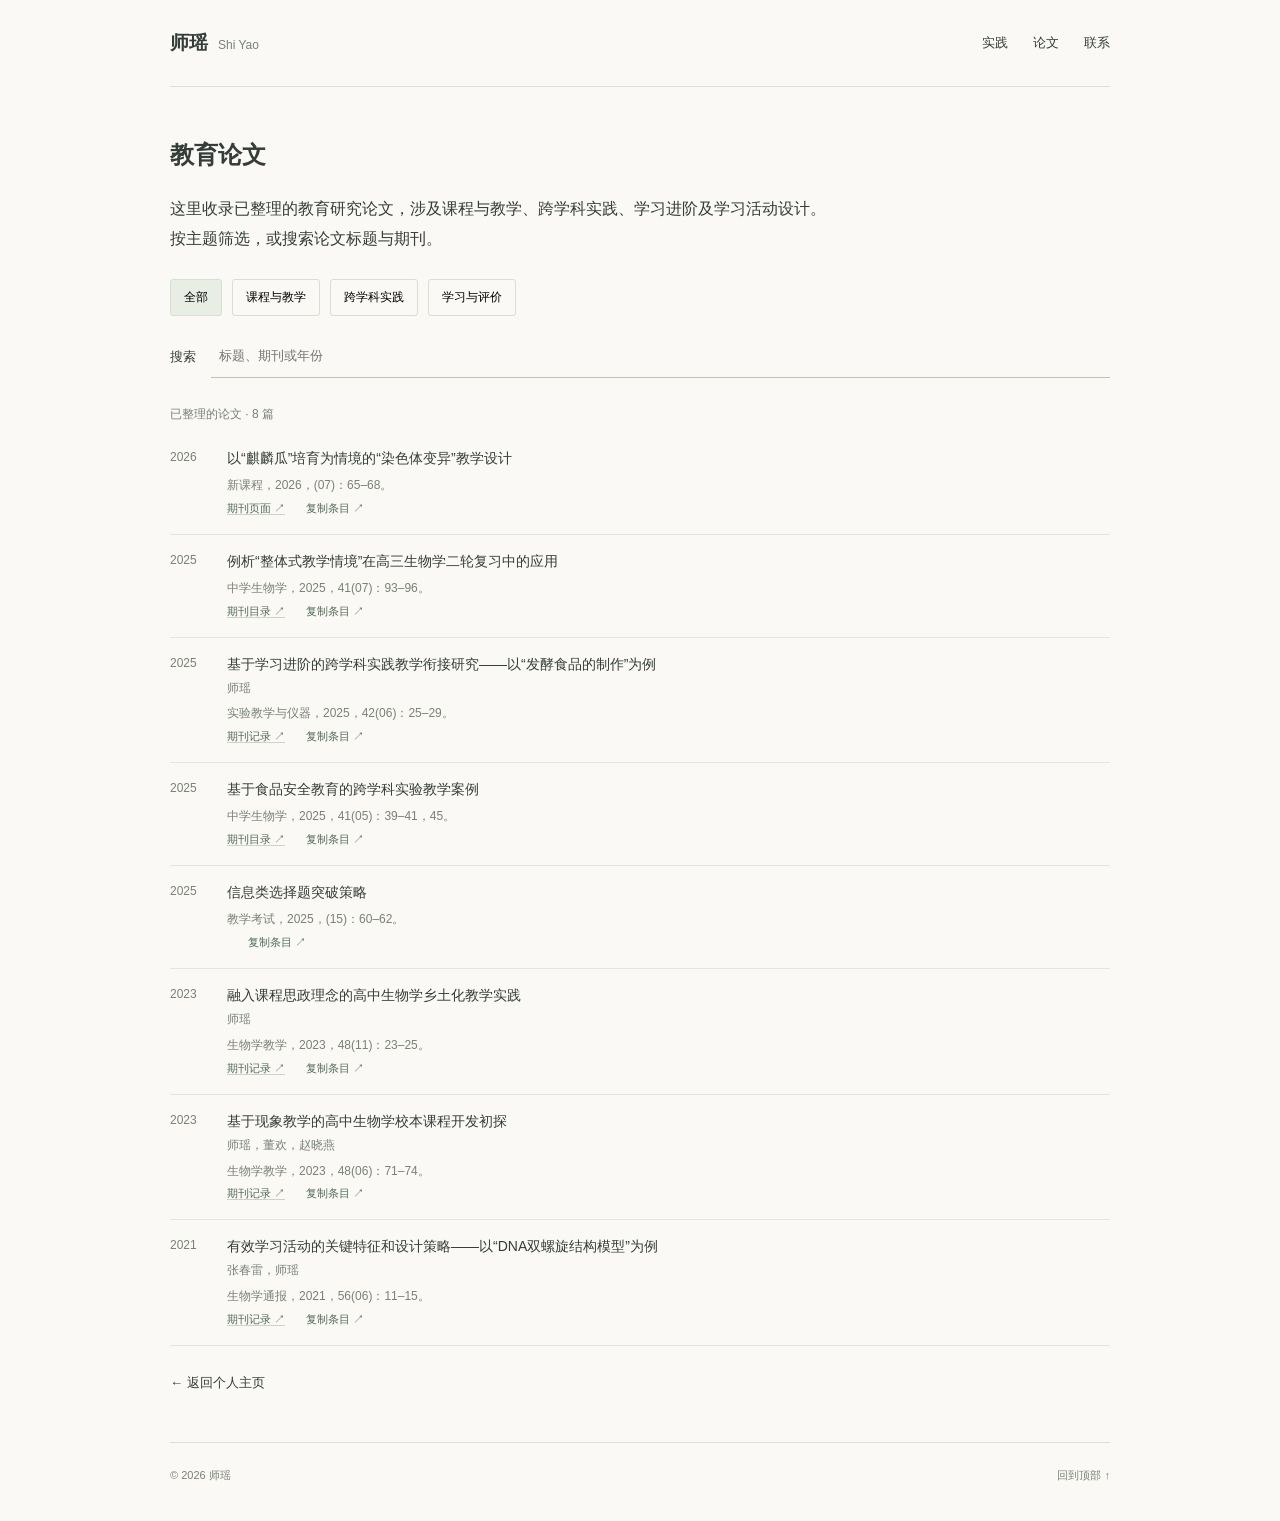
==== commit b244001e: "Redesign personal homepage with a compact original educator layout" ====
--- a/publications.html
+++ b/publications.html
@@ -1,4 +1,5 @@
-<!doctype html><html lang="zh-CN"><head><meta charset="utf-8"><meta name="viewport" content="width=device-width,initial-scale=1"><title>教育论文｜师瑶 Shi Yao｜个性化教育与 AI＋教育</title><meta name="description" content="师瑶的个人主页：个性化教育，培养面向未来的终身学习者。教育研究、AI＋教育实践、教学经历与学术论文。"><meta name="theme-color" content="#ffffff"><link rel="icon" href="assets/favicon.svg" type="image/svg+xml"><link rel="stylesheet" href="style.css"></head><body>
+<!DOCTYPE html>
+<html lang="zh-CN"><head><meta charset="utf-8"/><meta content="width=device-width,initial-scale=1" name="viewport"/><title>教育论文｜师瑶 Shi Yao｜个性化教育与 AI＋教育</title><meta content="师瑶的个人主页：个性化教育，培养面向未来的终身学习者。教育研究、AI＋教育实践、教学经历与学术论文。" name="description"/><meta content="#ffffff" name="theme-color"/><link href="assets/favicon.svg" rel="icon" type="image/svg+xml"/><style>*{box-sizing:border-box}html{scroll-behavior:smooth;scroll-padding-top:35px}body{margin:0;background:#faf9f5;color:#343d39;font:16px/1.9 -apple-system,BlinkMacSystemFont,"PingFang SC","Microsoft YaHei",sans-serif}a{color:inherit;text-decoration:none}a:hover{text-decoration:underline;text-underline-offset:5px}button,summary{font:inherit;cursor:pointer}h1,h2,h3,p{margin:0}h2{font-size:25px;font-weight:600;letter-spacing:1px}h3{font-size:16px;font-weight:600}header,main,footer{width:min(940px,calc(100% - 48px));margin:auto}header{display:flex;justify-content:space-between;align-items:center;padding:25px 0;border-bottom:1px solid #dedfd7;font-size:13px}header .brand{font-size:19px;font-weight:650}header .brand span{font-size:12px;color:#788079;margin-left:10px;font-weight:400}nav{display:flex;gap:25px}.intro{display:grid;grid-template-columns:1fr 210px;gap:65px;align-items:center;padding:64px 0 55px}.intro img{width:210px;height:280px;object-fit:cover;object-position:50% 24%;border-radius:2px}.intro .label{color:#6f796f;font-size:13px}.intro h1{font-family:"Songti SC",serif;font-size:47px;font-weight:500;line-height:1.4;margin:13px 0 18px}.intro .belief{font-size:18px;color:#39614f;margin-bottom:20px}.intro p{font-size:15px;max-width:580px}.intro .email{display:inline-block;font-size:13px;margin-top:20px;border-bottom:1px solid #a8b6a8}.section{border-top:1px solid #dedfd7;padding:34px 0 42px}.section-head{display:flex;align-items:baseline;justify-content:space-between;gap:20px;margin-bottom:25px}.section-head p,.section-head a{font-size:12px;color:#738074}.bio-grid{display:grid;grid-template-columns:1fr 1fr;gap:50px}.bio-grid h3{margin-bottom:12px}.record{display:grid;grid-template-columns:100px 1fr;gap:14px;font-size:13px;padding:8px 0}.record time{color:#7e857e;font-size:12px}.record small{display:block;font-size:12px;color:#778077}details{margin-top:14px;font-size:13px}summary{color:#627561;font-size:12px;width:fit-content}details[open] summary{margin-bottom:12px}.practice{padding:20px 0;border-bottom:1px solid #e6e5de}.practice:first-child{padding-top:0}.practice:last-child{border-bottom:0}.practice h3{margin-bottom:8px}.practice p{font-size:14px;line-height:1.95;max-width:790px}.practice details p{margin-top:12px}.notes{display:grid;grid-template-columns:1fr 1fr;gap:40px;margin-top:26px;padding-top:24px;border-top:1px solid #e6e5de}.notes p{font-size:13px;margin-top:8px}.gallery{display:grid;grid-template-columns:repeat(3,1fr);gap:12px}.gallery figure{margin:0;min-width:0}.gallery img{width:100%;aspect-ratio:4/3;object-fit:cover;display:block;border-radius:2px}.gallery a{display:block}.paper{display:grid;grid-template-columns:45px 1fr;gap:12px;border-bottom:1px solid #e6e5de;padding:14px 0}.paper:first-child{padding-top:0}.paper-year{font-size:12px;color:#798177}.paper h3{font-size:14px;line-height:1.8;font-weight:500}.paper-journal{font-size:12px;color:#798177;margin-top:3px}.paper-meta{font-size:11px;color:#526a58}.paper-meta a{border-bottom:1px solid #ccd4c9}.honor-list{list-style:none;padding:0;margin:15px 0 0}.honor-list li{display:grid;grid-template-columns:100px 1fr;gap:14px;padding:5px 0;font-size:13px}.honor-list time{color:#7e857e;font-size:12px}#contact p{font-size:14px;margin:12px 0}#contact>a{font-size:17px;color:#39614f;border-bottom:1px solid #9baa96}footer{display:flex;justify-content:space-between;padding:22px 0 35px;border-top:1px solid #dedfd7;font-size:11px;color:#798177}.skip{position:absolute;top:-80px}.skip:focus{top:0}a:focus-visible,summary:focus-visible{outline:2px solid #597e60;outline-offset:5px}@media(max-width:650px){header,main,footer{width:calc(100% - 38px)}header{padding:20px 0}nav{gap:15px;font-size:12px}.intro{grid-template-columns:1fr 105px;gap:18px;padding:38px 0}.intro img{width:105px;height:150px;align-self:start;margin-top:12px}.intro h1{font-size:36px}.intro .belief{font-size:16px}.intro p{font-size:13px}.intro .label{font-size:11px}.intro .email{font-size:11px}.bio-grid,.notes{grid-template-columns:1fr;gap:25px}.gallery{grid-template-columns:1fr 1fr;gap:9px}.section{padding:28px 0 32px}.section-head{margin-bottom:20px}.section-head h2{font-size:22px}.record{grid-template-columns:92px 1fr}.section-head p{display:none}.practice p{font-size:13px}.paper h3{font-size:13px}.honor-list li{grid-template-columns:88px 1fr}.intro .belief{line-height:1.8}}@media(prefers-reduced-motion:reduce){html{scroll-behavior:auto}}main{padding:45px 0}.heading{margin-bottom:16px}.heading span,.paper-tag{display:none}.paper-controls{margin:25px 0}.filters{display:flex;gap:10px;flex-wrap:wrap}.filters button{border:1px solid #d8ded4;background:transparent;padding:6px 13px;border-radius:3px;font-size:12px}.filters button.selected{background:#e8eee3}.search{display:flex;gap:15px;margin-top:20px;align-items:center;font-size:13px}.search input{font:inherit;background:transparent;border:0;border-bottom:1px solid #bbc6b7;padding:8px;flex:1;min-width:0}.paper-count{font-size:12px;margin-bottom:20px;color:#788079}.paper-authors{font-size:12px;color:#788079}.copy-citation{font-size:11px;background:none;border:0;color:#526a58;margin-left:15px}.back-link{display:inline-block;margin-top:25px;font-size:13px}#toast{position:fixed;bottom:20px;left:50%;transform:translateX(-50%);background:#344b3c;color:white;padding:8px 20px;opacity:0}#toast.show{opacity:1}[hidden]{display:none!important}</style></head><body>
 <a class="skip" href="#main">跳转到正文</a>
-<header class="masthead"><div class="masthead-inner"><a class="brand" href="index.html">师瑶 <span>Shi Yao</span></a><nav aria-label="主导航"><a  href="index.html">主页</a><a class="current" href="publications.html">论文 <span>Publications</span></a><a href="index.html#contact">联系</a></nav><button id="theme-toggle" class="theme-toggle" type="button" aria-label="切换深色模式" title="切换深色模式">◐</button></div></header>
-<div class="layout"><aside class="profile"><div class="profile-top"><img class="portrait" src="assets/portrait.jpg" width="600" height="840" alt="师瑶个人肖像"><div><h2>师瑶 <span>Shi Yao</span></h2><p class="role">高中生物学教师<br>教育研究与 AI 实践</p></div></div><p class="profile-focus">个性化教育 · AI＋教育</p><ul class="profile-links"><li><span aria-hidden="true">⌖</span>中国 · 山西</li><li><span aria-hidden="true">▥</span>山西大学附属中学</li><li><span aria-hidden="true">✉</span><a href="mailto:s2212972831@163.com">Email</a></li><li><span aria-hidden="true">↗</span><a href="publications.html">教育论文</a></li></ul><nav class="side-nav" aria-label="页面目录"><a href="index.html#about">关于我</a><a href="index.html#research">研究方向</a><a href="index.html#projects">项目与实践</a><a href="index.html#education">教育与交流</a><a href="index.html#teaching">教学经历</a><a href="index.html#papers">教育论文</a><a href="index.html#honors">荣誉与服务</a></nav><p class="sidebar-note">从课堂中的真实问题出发，<br>探索每个人的学习可能。</p></aside><main id="main"><section id="publications"><div class="heading"><h1>教育论文</h1><span>PUBLICATIONS</span></div><p>这里收录已整理的教育研究论文，涉及课程与教学、跨学科实践、学习进阶及学习活动设计。</p><p class="section-intro">按主题筛选，或搜索论文标题与期刊。</p><div class="paper-controls"><div class="filters" role="group" aria-label="按论文主题筛选"><button class="selected" type="button" data-filter="all" aria-pressed="true">全部</button><button type="button" data-filter="课程与教学" aria-pressed="false">课程与教学</button><button type="button" data-filter="跨学科实践" aria-pressed="false">跨学科实践</button><button type="button" data-filter="学习与评价" aria-pressed="false">学习与评价</button></div><label class="search"><span>搜索</span><input type="search" id="paper-search" placeholder="标题、期刊或年份" autocomplete="off"></label></div><p id="paper-count" class="paper-count" aria-live="polite">已整理的论文 · 8 篇</p><div id="paper-list"><article class="paper"><span class="paper-year">2026</span><div><h3>以“麒麟瓜”培育为情境的“染色体变异”教学设计</h3><p class="paper-journal">新课程，2026，(07)：65–68。</p><div class="paper-meta"><span class="paper-tag">课程与教学</span><a class="paper-source" href="https://www.qikan.com.cn/article/xkcj20260718.html" target="_blank" rel="noopener noreferrer">期刊页面 ↗</a></div></div></article><article class="paper"><span class="paper-year">2025</span><div><h3>例析“整体式教学情境”在高三生物学二轮复习中的应用</h3><p class="paper-journal">中学生物学，2025，41(07)：93–96。</p><div class="paper-meta"><span class="paper-tag">课程与教学</span><a class="paper-source" href="https://m.fx361.com/bk/zxswx/20257.html" target="_blank" rel="noopener noreferrer">期刊目录 ↗</a></div></div></article><article class="paper"><span class="paper-year">2025</span><div><h3>基于学习进阶的跨学科实践教学衔接研究——以“发酵食品的制作”为例</h3><p class="paper-authors">师瑶</p><p class="paper-journal">实验教学与仪器，2025，42(06)：25–29。</p><div class="paper-meta"><span class="paper-tag">跨学科实践</span><a class="paper-source" href="https://cjournal.hep.com.cn/1004-2326/CN/2025/42/6" target="_blank" rel="noopener noreferrer">期刊记录 ↗</a></div></div></article><article class="paper"><span class="paper-year">2025</span><div><h3>基于食品安全教育的跨学科实验教学案例</h3><p class="paper-journal">中学生物学，2025，41(05)：39–41，45。</p><div class="paper-meta"><span class="paper-tag">跨学科实践</span><a class="paper-source" href="https://yantai.dps.qikan.cn/pc/maga/text-read?id=zxsw20250519" target="_blank" rel="noopener noreferrer">期刊目录 ↗</a></div></div></article><article class="paper"><span class="paper-year">2025</span><div><h3>信息类选择题突破策略</h3><p class="paper-journal">教学考试，2025，(15)：60–62。</p><div class="paper-meta"><span class="paper-tag">学习与评价</span></div></div></article><article class="paper"><span class="paper-year">2023</span><div><h3>融入课程思政理念的高中生物学乡土化教学实践</h3><p class="paper-authors">师瑶</p><p class="paper-journal">生物学教学，2023，48(11)：23–25。</p><div class="paper-meta"><span class="paper-tag">课程与教学</span><a class="paper-source" href="https://swxjx.ecnu.edu.cn/CN/abstract/abstract15453.shtml" target="_blank" rel="noopener noreferrer">期刊记录 ↗</a></div></div></article><article class="paper"><span class="paper-year">2023</span><div><h3>基于现象教学的高中生物学校本课程开发初探</h3><p class="paper-authors">师瑶，董欢，赵晓燕</p><p class="paper-journal">生物学教学，2023，48(06)：71–74。</p><div class="paper-meta"><span class="paper-tag">课程与教学</span><a class="paper-source" href="https://swxjx.ecnu.edu.cn/CN/Y2023/V48/I6" target="_blank" rel="noopener noreferrer">期刊记录 ↗</a></div></div></article><article class="paper"><span class="paper-year">2021</span><div><h3>有效学习活动的关键特征和设计策略——以“DNA双螺旋结构模型”为例</h3><p class="paper-authors">张春雷，师瑶</p><p class="paper-journal">生物学通报，2021，56(06)：11–15。</p><div class="paper-meta"><span class="paper-tag">学习与评价</span><a class="paper-source" href="https://swxtb.bnu.edu.cn/gkll/2021nf/a3ca2fc130d34344a227fb11eb9ebc6b.htm" target="_blank" rel="noopener noreferrer">期刊记录 ↗</a></div></div></article></div><p id="empty-state" hidden>没有匹配的论文，请尝试其他关键词或主题。</p><noscript><p>启用 JavaScript 后可使用论文搜索与筛选。</p></noscript><a class="back-link" href="index.html#papers">← 返回个人主页</a></section><footer><span>© 2026 师瑶 Shi Yao</span><a href="#main">回到顶部 ↑</a></footer></main></div><div id="toast" role="status" aria-live="polite"></div><script src="script.js"></script></body></html>+<header><a class="brand" href="index.html">师瑶<span>Shi Yao</span></a><nav aria-label="主页导航"><a href="#practice">实践</a><a href="#papers">论文</a><a href="#contact">联系</a></nav></header>
+<main id="main"><section id="publications"><div class="heading"><h1>教育论文</h1><span>PUBLICATIONS</span></div><p>这里收录已整理的教育研究论文，涉及课程与教学、跨学科实践、学习进阶及学习活动设计。</p><p class="section-intro">按主题筛选，或搜索论文标题与期刊。</p><div class="paper-controls"><div aria-label="按论文主题筛选" class="filters" role="group"><button aria-pressed="true" class="selected" data-filter="all" type="button">全部</button><button aria-pressed="false" data-filter="课程与教学" type="button">课程与教学</button><button aria-pressed="false" data-filter="跨学科实践" type="button">跨学科实践</button><button aria-pressed="false" data-filter="学习与评价" type="button">学习与评价</button></div><label class="search"><span>搜索</span><input autocomplete="off" id="paper-search" placeholder="标题、期刊或年份" type="search"/></label></div><p aria-live="polite" class="paper-count" id="paper-count">已整理的论文 · 8 篇</p><div id="paper-list"><article class="paper"><span class="paper-year">2026</span><div><h3>以“麒麟瓜”培育为情境的“染色体变异”教学设计</h3><p class="paper-journal">新课程，2026，(07)：65–68。</p><div class="paper-meta"><span class="paper-tag">课程与教学</span><a class="paper-source" href="https://www.qikan.com.cn/article/xkcj20260718.html" rel="noopener noreferrer" target="_blank">期刊页面 ↗</a></div></div></article><article class="paper"><span class="paper-year">2025</span><div><h3>例析“整体式教学情境”在高三生物学二轮复习中的应用</h3><p class="paper-journal">中学生物学，2025，41(07)：93–96。</p><div class="paper-meta"><span class="paper-tag">课程与教学</span><a class="paper-source" href="https://m.fx361.com/bk/zxswx/20257.html" rel="noopener noreferrer" target="_blank">期刊目录 ↗</a></div></div></article><article class="paper"><span class="paper-year">2025</span><div><h3>基于学习进阶的跨学科实践教学衔接研究——以“发酵食品的制作”为例</h3><p class="paper-authors">师瑶</p><p class="paper-journal">实验教学与仪器，2025，42(06)：25–29。</p><div class="paper-meta"><span class="paper-tag">跨学科实践</span><a class="paper-source" href="https://cjournal.hep.com.cn/1004-2326/CN/2025/42/6" rel="noopener noreferrer" target="_blank">期刊记录 ↗</a></div></div></article><article class="paper"><span class="paper-year">2025</span><div><h3>基于食品安全教育的跨学科实验教学案例</h3><p class="paper-journal">中学生物学，2025，41(05)：39–41，45。</p><div class="paper-meta"><span class="paper-tag">跨学科实践</span><a class="paper-source" href="https://yantai.dps.qikan.cn/pc/maga/text-read?id=zxsw20250519" rel="noopener noreferrer" target="_blank">期刊目录 ↗</a></div></div></article><article class="paper"><span class="paper-year">2025</span><div><h3>信息类选择题突破策略</h3><p class="paper-journal">教学考试，2025，(15)：60–62。</p><div class="paper-meta"><span class="paper-tag">学习与评价</span></div></div></article><article class="paper"><span class="paper-year">2023</span><div><h3>融入课程思政理念的高中生物学乡土化教学实践</h3><p class="paper-authors">师瑶</p><p class="paper-journal">生物学教学，2023，48(11)：23–25。</p><div class="paper-meta"><span class="paper-tag">课程与教学</span><a class="paper-source" href="https://swxjx.ecnu.edu.cn/CN/abstract/abstract15453.shtml" rel="noopener noreferrer" target="_blank">期刊记录 ↗</a></div></div></article><article class="paper"><span class="paper-year">2023</span><div><h3>基于现象教学的高中生物学校本课程开发初探</h3><p class="paper-authors">师瑶，董欢，赵晓燕</p><p class="paper-journal">生物学教学，2023，48(06)：71–74。</p><div class="paper-meta"><span class="paper-tag">课程与教学</span><a class="paper-source" href="https://swxjx.ecnu.edu.cn/CN/Y2023/V48/I6" rel="noopener noreferrer" target="_blank">期刊记录 ↗</a></div></div></article><article class="paper"><span class="paper-year">2021</span><div><h3>有效学习活动的关键特征和设计策略——以“DNA双螺旋结构模型”为例</h3><p class="paper-authors">张春雷，师瑶</p><p class="paper-journal">生物学通报，2021，56(06)：11–15。</p><div class="paper-meta"><span class="paper-tag">学习与评价</span><a class="paper-source" href="https://swxtb.bnu.edu.cn/gkll/2021nf/a3ca2fc130d34344a227fb11eb9ebc6b.htm" rel="noopener noreferrer" target="_blank">期刊记录 ↗</a></div></div></article></div><p hidden="" id="empty-state">没有匹配的论文，请尝试其他关键词或主题。</p><noscript><p>启用 JavaScript 后可使用论文搜索与筛选。</p></noscript><a class="back-link" href="index.html#papers">← 返回个人主页</a></section></main><div aria-live="polite" id="toast" role="status"></div><script src="script.js"></script><button hidden="" id="theme-toggle"></button><footer><span>© 2026 师瑶</span><a href="#main">回到顶部 ↑</a></footer></body></html>
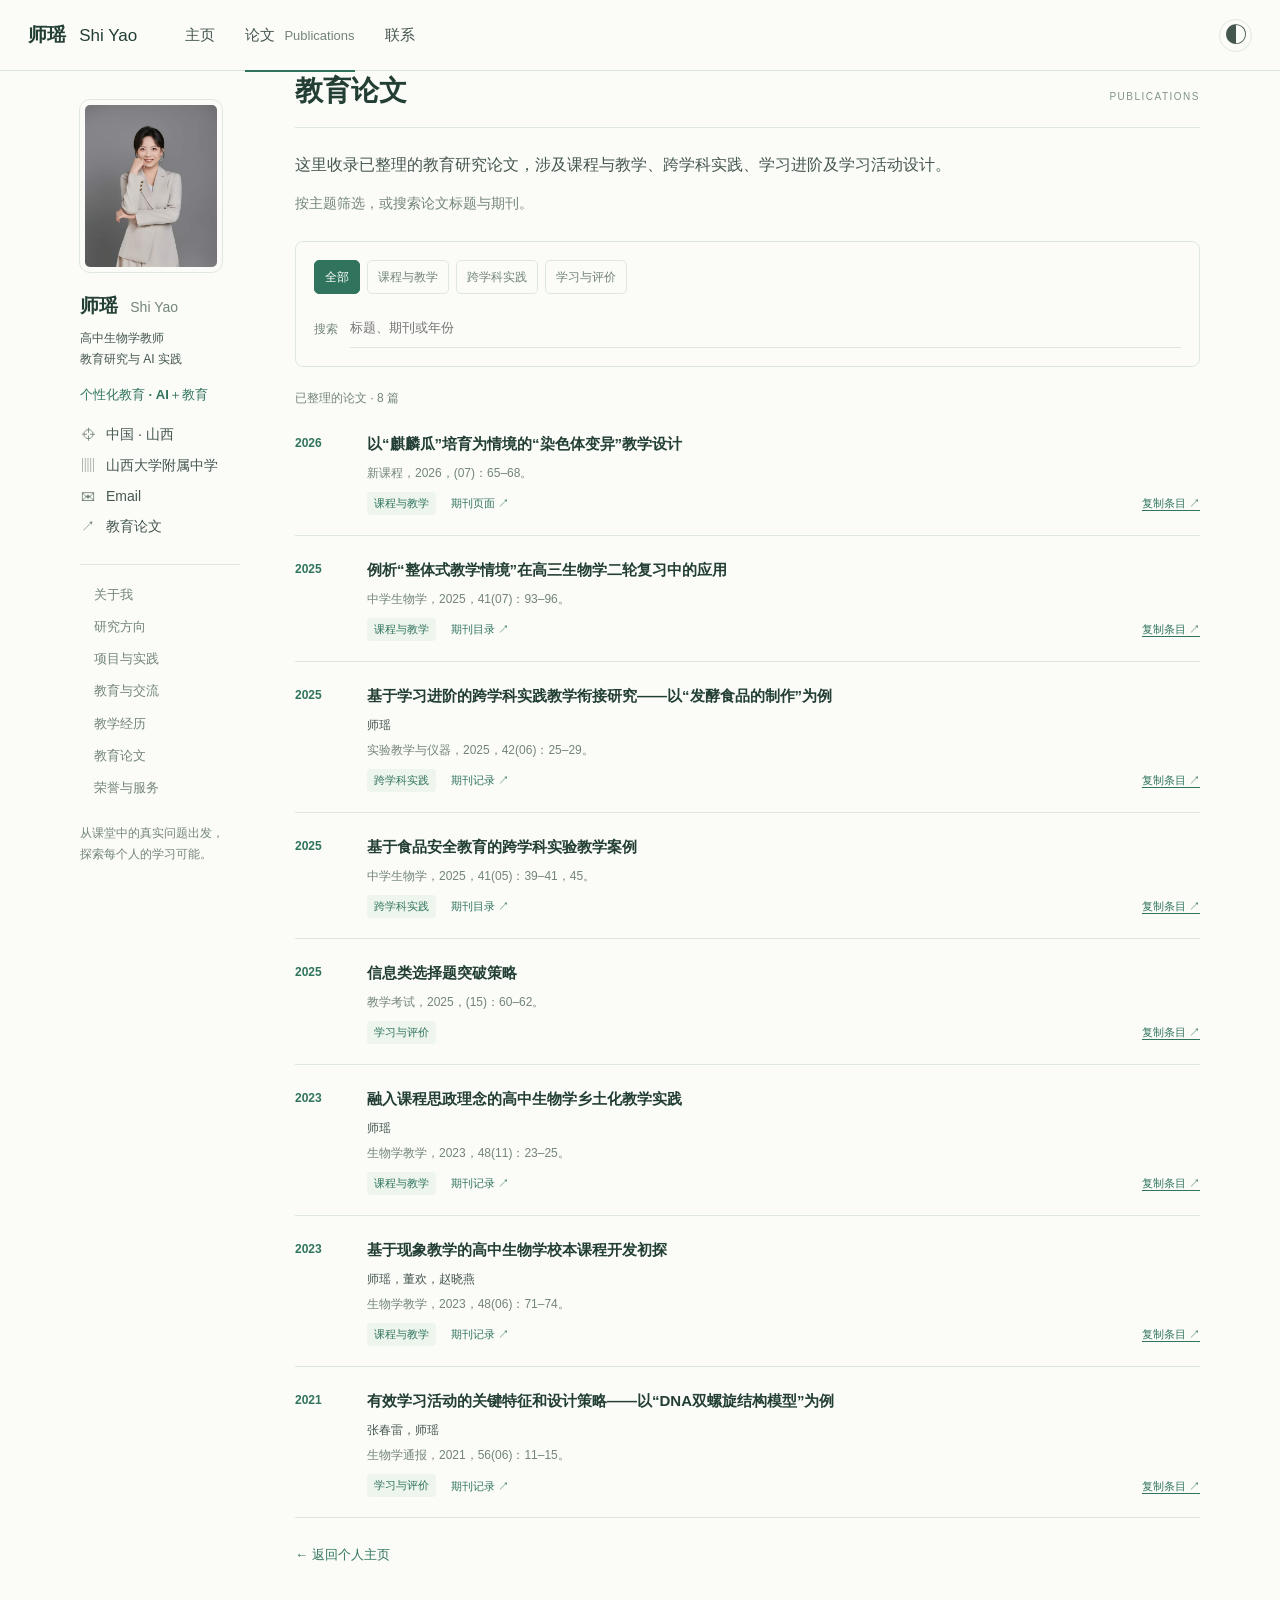
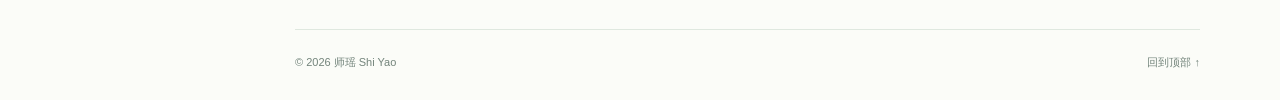
==== commit 57a27006: "Restore previous layout while preserving requested intro removal" ====
--- a/publications.html
+++ b/publications.html
@@ -1,5 +1,4 @@
-<!DOCTYPE html>
-<html lang="zh-CN"><head><meta charset="utf-8"/><meta content="width=device-width,initial-scale=1" name="viewport"/><title>教育论文｜师瑶 Shi Yao｜个性化教育与 AI＋教育</title><meta content="师瑶的个人主页：个性化教育，培养面向未来的终身学习者。教育研究、AI＋教育实践、教学经历与学术论文。" name="description"/><meta content="#ffffff" name="theme-color"/><link href="assets/favicon.svg" rel="icon" type="image/svg+xml"/><style>*{box-sizing:border-box}html{scroll-behavior:smooth;scroll-padding-top:35px}body{margin:0;background:#faf9f5;color:#343d39;font:16px/1.9 -apple-system,BlinkMacSystemFont,"PingFang SC","Microsoft YaHei",sans-serif}a{color:inherit;text-decoration:none}a:hover{text-decoration:underline;text-underline-offset:5px}button,summary{font:inherit;cursor:pointer}h1,h2,h3,p{margin:0}h2{font-size:25px;font-weight:600;letter-spacing:1px}h3{font-size:16px;font-weight:600}header,main,footer{width:min(940px,calc(100% - 48px));margin:auto}header{display:flex;justify-content:space-between;align-items:center;padding:25px 0;border-bottom:1px solid #dedfd7;font-size:13px}header .brand{font-size:19px;font-weight:650}header .brand span{font-size:12px;color:#788079;margin-left:10px;font-weight:400}nav{display:flex;gap:25px}.intro{display:grid;grid-template-columns:1fr 210px;gap:65px;align-items:center;padding:64px 0 55px}.intro img{width:210px;height:280px;object-fit:cover;object-position:50% 24%;border-radius:2px}.intro .label{color:#6f796f;font-size:13px}.intro h1{font-family:"Songti SC",serif;font-size:47px;font-weight:500;line-height:1.4;margin:13px 0 18px}.intro .belief{font-size:18px;color:#39614f;margin-bottom:20px}.intro p{font-size:15px;max-width:580px}.intro .email{display:inline-block;font-size:13px;margin-top:20px;border-bottom:1px solid #a8b6a8}.section{border-top:1px solid #dedfd7;padding:34px 0 42px}.section-head{display:flex;align-items:baseline;justify-content:space-between;gap:20px;margin-bottom:25px}.section-head p,.section-head a{font-size:12px;color:#738074}.bio-grid{display:grid;grid-template-columns:1fr 1fr;gap:50px}.bio-grid h3{margin-bottom:12px}.record{display:grid;grid-template-columns:100px 1fr;gap:14px;font-size:13px;padding:8px 0}.record time{color:#7e857e;font-size:12px}.record small{display:block;font-size:12px;color:#778077}details{margin-top:14px;font-size:13px}summary{color:#627561;font-size:12px;width:fit-content}details[open] summary{margin-bottom:12px}.practice{padding:20px 0;border-bottom:1px solid #e6e5de}.practice:first-child{padding-top:0}.practice:last-child{border-bottom:0}.practice h3{margin-bottom:8px}.practice p{font-size:14px;line-height:1.95;max-width:790px}.practice details p{margin-top:12px}.notes{display:grid;grid-template-columns:1fr 1fr;gap:40px;margin-top:26px;padding-top:24px;border-top:1px solid #e6e5de}.notes p{font-size:13px;margin-top:8px}.gallery{display:grid;grid-template-columns:repeat(3,1fr);gap:12px}.gallery figure{margin:0;min-width:0}.gallery img{width:100%;aspect-ratio:4/3;object-fit:cover;display:block;border-radius:2px}.gallery a{display:block}.paper{display:grid;grid-template-columns:45px 1fr;gap:12px;border-bottom:1px solid #e6e5de;padding:14px 0}.paper:first-child{padding-top:0}.paper-year{font-size:12px;color:#798177}.paper h3{font-size:14px;line-height:1.8;font-weight:500}.paper-journal{font-size:12px;color:#798177;margin-top:3px}.paper-meta{font-size:11px;color:#526a58}.paper-meta a{border-bottom:1px solid #ccd4c9}.honor-list{list-style:none;padding:0;margin:15px 0 0}.honor-list li{display:grid;grid-template-columns:100px 1fr;gap:14px;padding:5px 0;font-size:13px}.honor-list time{color:#7e857e;font-size:12px}#contact p{font-size:14px;margin:12px 0}#contact>a{font-size:17px;color:#39614f;border-bottom:1px solid #9baa96}footer{display:flex;justify-content:space-between;padding:22px 0 35px;border-top:1px solid #dedfd7;font-size:11px;color:#798177}.skip{position:absolute;top:-80px}.skip:focus{top:0}a:focus-visible,summary:focus-visible{outline:2px solid #597e60;outline-offset:5px}@media(max-width:650px){header,main,footer{width:calc(100% - 38px)}header{padding:20px 0}nav{gap:15px;font-size:12px}.intro{grid-template-columns:1fr 105px;gap:18px;padding:38px 0}.intro img{width:105px;height:150px;align-self:start;margin-top:12px}.intro h1{font-size:36px}.intro .belief{font-size:16px}.intro p{font-size:13px}.intro .label{font-size:11px}.intro .email{font-size:11px}.bio-grid,.notes{grid-template-columns:1fr;gap:25px}.gallery{grid-template-columns:1fr 1fr;gap:9px}.section{padding:28px 0 32px}.section-head{margin-bottom:20px}.section-head h2{font-size:22px}.record{grid-template-columns:92px 1fr}.section-head p{display:none}.practice p{font-size:13px}.paper h3{font-size:13px}.honor-list li{grid-template-columns:88px 1fr}.intro .belief{line-height:1.8}}@media(prefers-reduced-motion:reduce){html{scroll-behavior:auto}}main{padding:45px 0}.heading{margin-bottom:16px}.heading span,.paper-tag{display:none}.paper-controls{margin:25px 0}.filters{display:flex;gap:10px;flex-wrap:wrap}.filters button{border:1px solid #d8ded4;background:transparent;padding:6px 13px;border-radius:3px;font-size:12px}.filters button.selected{background:#e8eee3}.search{display:flex;gap:15px;margin-top:20px;align-items:center;font-size:13px}.search input{font:inherit;background:transparent;border:0;border-bottom:1px solid #bbc6b7;padding:8px;flex:1;min-width:0}.paper-count{font-size:12px;margin-bottom:20px;color:#788079}.paper-authors{font-size:12px;color:#788079}.copy-citation{font-size:11px;background:none;border:0;color:#526a58;margin-left:15px}.back-link{display:inline-block;margin-top:25px;font-size:13px}#toast{position:fixed;bottom:20px;left:50%;transform:translateX(-50%);background:#344b3c;color:white;padding:8px 20px;opacity:0}#toast.show{opacity:1}[hidden]{display:none!important}</style></head><body>
+<!doctype html><html lang="zh-CN"><head><meta charset="utf-8"><meta name="viewport" content="width=device-width,initial-scale=1"><title>教育论文｜师瑶 Shi Yao｜个性化教育与 AI＋教育</title><meta name="description" content="师瑶的个人主页：个性化教育，培养面向未来的终身学习者。教育研究、AI＋教育实践、教学经历与学术论文。"><meta name="theme-color" content="#ffffff"><link rel="icon" href="assets/favicon.svg" type="image/svg+xml"><link rel="stylesheet" href="style.css"></head><body>
 <a class="skip" href="#main">跳转到正文</a>
-<header><a class="brand" href="index.html">师瑶<span>Shi Yao</span></a><nav aria-label="主页导航"><a href="#practice">实践</a><a href="#papers">论文</a><a href="#contact">联系</a></nav></header>
-<main id="main"><section id="publications"><div class="heading"><h1>教育论文</h1><span>PUBLICATIONS</span></div><p>这里收录已整理的教育研究论文，涉及课程与教学、跨学科实践、学习进阶及学习活动设计。</p><p class="section-intro">按主题筛选，或搜索论文标题与期刊。</p><div class="paper-controls"><div aria-label="按论文主题筛选" class="filters" role="group"><button aria-pressed="true" class="selected" data-filter="all" type="button">全部</button><button aria-pressed="false" data-filter="课程与教学" type="button">课程与教学</button><button aria-pressed="false" data-filter="跨学科实践" type="button">跨学科实践</button><button aria-pressed="false" data-filter="学习与评价" type="button">学习与评价</button></div><label class="search"><span>搜索</span><input autocomplete="off" id="paper-search" placeholder="标题、期刊或年份" type="search"/></label></div><p aria-live="polite" class="paper-count" id="paper-count">已整理的论文 · 8 篇</p><div id="paper-list"><article class="paper"><span class="paper-year">2026</span><div><h3>以“麒麟瓜”培育为情境的“染色体变异”教学设计</h3><p class="paper-journal">新课程，2026，(07)：65–68。</p><div class="paper-meta"><span class="paper-tag">课程与教学</span><a class="paper-source" href="https://www.qikan.com.cn/article/xkcj20260718.html" rel="noopener noreferrer" target="_blank">期刊页面 ↗</a></div></div></article><article class="paper"><span class="paper-year">2025</span><div><h3>例析“整体式教学情境”在高三生物学二轮复习中的应用</h3><p class="paper-journal">中学生物学，2025，41(07)：93–96。</p><div class="paper-meta"><span class="paper-tag">课程与教学</span><a class="paper-source" href="https://m.fx361.com/bk/zxswx/20257.html" rel="noopener noreferrer" target="_blank">期刊目录 ↗</a></div></div></article><article class="paper"><span class="paper-year">2025</span><div><h3>基于学习进阶的跨学科实践教学衔接研究——以“发酵食品的制作”为例</h3><p class="paper-authors">师瑶</p><p class="paper-journal">实验教学与仪器，2025，42(06)：25–29。</p><div class="paper-meta"><span class="paper-tag">跨学科实践</span><a class="paper-source" href="https://cjournal.hep.com.cn/1004-2326/CN/2025/42/6" rel="noopener noreferrer" target="_blank">期刊记录 ↗</a></div></div></article><article class="paper"><span class="paper-year">2025</span><div><h3>基于食品安全教育的跨学科实验教学案例</h3><p class="paper-journal">中学生物学，2025，41(05)：39–41，45。</p><div class="paper-meta"><span class="paper-tag">跨学科实践</span><a class="paper-source" href="https://yantai.dps.qikan.cn/pc/maga/text-read?id=zxsw20250519" rel="noopener noreferrer" target="_blank">期刊目录 ↗</a></div></div></article><article class="paper"><span class="paper-year">2025</span><div><h3>信息类选择题突破策略</h3><p class="paper-journal">教学考试，2025，(15)：60–62。</p><div class="paper-meta"><span class="paper-tag">学习与评价</span></div></div></article><article class="paper"><span class="paper-year">2023</span><div><h3>融入课程思政理念的高中生物学乡土化教学实践</h3><p class="paper-authors">师瑶</p><p class="paper-journal">生物学教学，2023，48(11)：23–25。</p><div class="paper-meta"><span class="paper-tag">课程与教学</span><a class="paper-source" href="https://swxjx.ecnu.edu.cn/CN/abstract/abstract15453.shtml" rel="noopener noreferrer" target="_blank">期刊记录 ↗</a></div></div></article><article class="paper"><span class="paper-year">2023</span><div><h3>基于现象教学的高中生物学校本课程开发初探</h3><p class="paper-authors">师瑶，董欢，赵晓燕</p><p class="paper-journal">生物学教学，2023，48(06)：71–74。</p><div class="paper-meta"><span class="paper-tag">课程与教学</span><a class="paper-source" href="https://swxjx.ecnu.edu.cn/CN/Y2023/V48/I6" rel="noopener noreferrer" target="_blank">期刊记录 ↗</a></div></div></article><article class="paper"><span class="paper-year">2021</span><div><h3>有效学习活动的关键特征和设计策略——以“DNA双螺旋结构模型”为例</h3><p class="paper-authors">张春雷，师瑶</p><p class="paper-journal">生物学通报，2021，56(06)：11–15。</p><div class="paper-meta"><span class="paper-tag">学习与评价</span><a class="paper-source" href="https://swxtb.bnu.edu.cn/gkll/2021nf/a3ca2fc130d34344a227fb11eb9ebc6b.htm" rel="noopener noreferrer" target="_blank">期刊记录 ↗</a></div></div></article></div><p hidden="" id="empty-state">没有匹配的论文，请尝试其他关键词或主题。</p><noscript><p>启用 JavaScript 后可使用论文搜索与筛选。</p></noscript><a class="back-link" href="index.html#papers">← 返回个人主页</a></section></main><div aria-live="polite" id="toast" role="status"></div><script src="script.js"></script><button hidden="" id="theme-toggle"></button><footer><span>© 2026 师瑶</span><a href="#main">回到顶部 ↑</a></footer></body></html>+<header class="masthead"><div class="masthead-inner"><a class="brand" href="index.html">师瑶 <span>Shi Yao</span></a><nav aria-label="主导航"><a  href="index.html">主页</a><a class="current" href="publications.html">论文 <span>Publications</span></a><a href="index.html#contact">联系</a></nav><button id="theme-toggle" class="theme-toggle" type="button" aria-label="切换深色模式" title="切换深色模式">◐</button></div></header>
+<div class="layout"><aside class="profile"><div class="profile-top"><img class="portrait" src="assets/portrait.jpg" width="600" height="840" alt="师瑶个人肖像"><div><h2>师瑶 <span>Shi Yao</span></h2><p class="role">高中生物学教师<br>教育研究与 AI 实践</p></div></div><p class="profile-focus">个性化教育 · AI＋教育</p><ul class="profile-links"><li><span aria-hidden="true">⌖</span>中国 · 山西</li><li><span aria-hidden="true">▥</span>山西大学附属中学</li><li><span aria-hidden="true">✉</span><a href="mailto:s2212972831@163.com">Email</a></li><li><span aria-hidden="true">↗</span><a href="publications.html">教育论文</a></li></ul><nav class="side-nav" aria-label="页面目录"><a href="index.html#about">关于我</a><a href="index.html#research">研究方向</a><a href="index.html#projects">项目与实践</a><a href="index.html#education">教育与交流</a><a href="index.html#teaching">教学经历</a><a href="index.html#papers">教育论文</a><a href="index.html#honors">荣誉与服务</a></nav><p class="sidebar-note">从课堂中的真实问题出发，<br>探索每个人的学习可能。</p></aside><main id="main"><section id="publications"><div class="heading"><h1>教育论文</h1><span>PUBLICATIONS</span></div><p>这里收录已整理的教育研究论文，涉及课程与教学、跨学科实践、学习进阶及学习活动设计。</p><p class="section-intro">按主题筛选，或搜索论文标题与期刊。</p><div class="paper-controls"><div class="filters" role="group" aria-label="按论文主题筛选"><button class="selected" type="button" data-filter="all" aria-pressed="true">全部</button><button type="button" data-filter="课程与教学" aria-pressed="false">课程与教学</button><button type="button" data-filter="跨学科实践" aria-pressed="false">跨学科实践</button><button type="button" data-filter="学习与评价" aria-pressed="false">学习与评价</button></div><label class="search"><span>搜索</span><input type="search" id="paper-search" placeholder="标题、期刊或年份" autocomplete="off"></label></div><p id="paper-count" class="paper-count" aria-live="polite">已整理的论文 · 8 篇</p><div id="paper-list"><article class="paper"><span class="paper-year">2026</span><div><h3>以“麒麟瓜”培育为情境的“染色体变异”教学设计</h3><p class="paper-journal">新课程，2026，(07)：65–68。</p><div class="paper-meta"><span class="paper-tag">课程与教学</span><a class="paper-source" href="https://www.qikan.com.cn/article/xkcj20260718.html" target="_blank" rel="noopener noreferrer">期刊页面 ↗</a></div></div></article><article class="paper"><span class="paper-year">2025</span><div><h3>例析“整体式教学情境”在高三生物学二轮复习中的应用</h3><p class="paper-journal">中学生物学，2025，41(07)：93–96。</p><div class="paper-meta"><span class="paper-tag">课程与教学</span><a class="paper-source" href="https://m.fx361.com/bk/zxswx/20257.html" target="_blank" rel="noopener noreferrer">期刊目录 ↗</a></div></div></article><article class="paper"><span class="paper-year">2025</span><div><h3>基于学习进阶的跨学科实践教学衔接研究——以“发酵食品的制作”为例</h3><p class="paper-authors">师瑶</p><p class="paper-journal">实验教学与仪器，2025，42(06)：25–29。</p><div class="paper-meta"><span class="paper-tag">跨学科实践</span><a class="paper-source" href="https://cjournal.hep.com.cn/1004-2326/CN/2025/42/6" target="_blank" rel="noopener noreferrer">期刊记录 ↗</a></div></div></article><article class="paper"><span class="paper-year">2025</span><div><h3>基于食品安全教育的跨学科实验教学案例</h3><p class="paper-journal">中学生物学，2025，41(05)：39–41，45。</p><div class="paper-meta"><span class="paper-tag">跨学科实践</span><a class="paper-source" href="https://yantai.dps.qikan.cn/pc/maga/text-read?id=zxsw20250519" target="_blank" rel="noopener noreferrer">期刊目录 ↗</a></div></div></article><article class="paper"><span class="paper-year">2025</span><div><h3>信息类选择题突破策略</h3><p class="paper-journal">教学考试，2025，(15)：60–62。</p><div class="paper-meta"><span class="paper-tag">学习与评价</span></div></div></article><article class="paper"><span class="paper-year">2023</span><div><h3>融入课程思政理念的高中生物学乡土化教学实践</h3><p class="paper-authors">师瑶</p><p class="paper-journal">生物学教学，2023，48(11)：23–25。</p><div class="paper-meta"><span class="paper-tag">课程与教学</span><a class="paper-source" href="https://swxjx.ecnu.edu.cn/CN/abstract/abstract15453.shtml" target="_blank" rel="noopener noreferrer">期刊记录 ↗</a></div></div></article><article class="paper"><span class="paper-year">2023</span><div><h3>基于现象教学的高中生物学校本课程开发初探</h3><p class="paper-authors">师瑶，董欢，赵晓燕</p><p class="paper-journal">生物学教学，2023，48(06)：71–74。</p><div class="paper-meta"><span class="paper-tag">课程与教学</span><a class="paper-source" href="https://swxjx.ecnu.edu.cn/CN/Y2023/V48/I6" target="_blank" rel="noopener noreferrer">期刊记录 ↗</a></div></div></article><article class="paper"><span class="paper-year">2021</span><div><h3>有效学习活动的关键特征和设计策略——以“DNA双螺旋结构模型”为例</h3><p class="paper-authors">张春雷，师瑶</p><p class="paper-journal">生物学通报，2021，56(06)：11–15。</p><div class="paper-meta"><span class="paper-tag">学习与评价</span><a class="paper-source" href="https://swxtb.bnu.edu.cn/gkll/2021nf/a3ca2fc130d34344a227fb11eb9ebc6b.htm" target="_blank" rel="noopener noreferrer">期刊记录 ↗</a></div></div></article></div><p id="empty-state" hidden>没有匹配的论文，请尝试其他关键词或主题。</p><noscript><p>启用 JavaScript 后可使用论文搜索与筛选。</p></noscript><a class="back-link" href="index.html#papers">← 返回个人主页</a></section><footer><span>© 2026 师瑶 Shi Yao</span><a href="#main">回到顶部 ↑</a></footer></main></div><div id="toast" role="status" aria-live="polite"></div><script src="script.js"></script></body></html>
--- a/style.css
+++ b/style.css
@@ -0,0 +1,29 @@
+:root{--bg:#fff;--text:#41484c;--heading:#303b40;--muted:#7a858a;--line:#e7ecee;--accent:#27899d;--soft:#f1f8fa;--panel:#fff;--shadow:0 3px 16px #243d4b07;--tag:#edf6f8;color-scheme:light}*{box-sizing:border-box}html{scroll-behavior:smooth;scroll-padding-top:100px}body{margin:0;background:var(--bg);color:var(--text);font-family:-apple-system,BlinkMacSystemFont,"Segoe UI","PingFang SC","Microsoft YaHei",sans-serif;font-size:16px;line-height:1.85}a{color:var(--accent);text-decoration:none;text-underline-offset:4px}a:hover{text-decoration:underline}button,input{font:inherit}button,a,input,summary{-webkit-tap-highlight-color:transparent}button{cursor:pointer}a:focus-visible,button:focus-visible,input:focus-visible,summary:focus-visible{outline:3px solid #67b6c9;outline-offset:4px}p{margin:0 0 17px}h1,h2,h3{color:var(--heading);line-height:1.45;margin:0;font-weight:650}h1{font-size:28px}h2{font-size:23px}h3{font-size:17px}strong{font-weight:650}time{font-variant-numeric:tabular-nums}.masthead{position:sticky;top:0;z-index:20;background:var(--bg);border-bottom:1px solid var(--line)}.masthead-inner{max-width:1220px;margin:auto;min-height:70px;padding:0 28px;display:flex;align-items:center;gap:48px}.brand{color:var(--heading);font-weight:700;font-size:19px;white-space:nowrap}.brand span{font-weight:500;margin-left:8px;font-size:17px}.masthead nav{display:flex;gap:30px;align-self:stretch;align-items:center}.masthead nav a{color:var(--text);font-size:15px;position:relative}.masthead nav a span{font-size:13px;margin-left:5px;color:var(--muted)}.masthead nav a.current:after{content:'';height:2px;background:var(--accent);position:absolute;bottom:-23px;left:0;right:0}.theme-toggle{border:1px solid var(--line);border-radius:50%;width:33px;height:33px;background:var(--bg);color:var(--text);padding:0;font-size:22px;line-height:1;margin-left:auto}.layout{max-width:1220px;margin:36px auto 0;padding:0 28px;display:grid;grid-template-columns:215px minmax(0,1fr);gap:54px}.profile{position:sticky;top:107px;align-self:start;font-size:14px}.portrait{width:172px;height:172px;border-radius:50%;object-fit:cover;object-position:center 23%;border:5px solid var(--bg);outline:1px solid var(--line);display:block;margin:0 0 20px}.profile h2{font-size:22px}.profile h2 span{font-size:14px;font-weight:400;margin-left:7px;color:var(--muted)}.role{margin:8px 0 12px;line-height:1.8}.profile-focus{font-size:13px;font-weight:550;color:var(--accent);margin-bottom:15px}.profile-links{padding:0;list-style:none;margin:0 0 24px}.profile-links li{display:flex;gap:10px;align-items:center;margin:5px 0}.profile-links li>span{width:16px;text-align:center;color:var(--muted)}.profile-links a{color:var(--text)}.side-nav{border-top:1px solid var(--line);padding-top:15px;display:grid;gap:2px}.side-nav a{color:var(--muted);padding:3px 0 3px 12px;border-left:2px solid transparent;font-size:13px}.side-nav a:hover,.side-nav a.active{color:var(--accent);border-left-color:var(--accent);background:linear-gradient(90deg,var(--soft),transparent);text-decoration:none}.sidebar-note{color:var(--muted);font-size:12px;margin:20px 0 0;line-height:1.8}main{min-width:0;max-width:850px}section{margin-bottom:48px;scroll-margin-top:100px}.heading{display:flex;align-items:baseline;justify-content:space-between;gap:16px;border-bottom:1px solid var(--line);padding-bottom:10px;margin-bottom:20px}.heading>span{font-size:10px;letter-spacing:1.5px;color:var(--muted);font-weight:500;white-space:nowrap}.heading>a{font-size:13px;white-space:nowrap}.mission{border-left:3px solid var(--accent);border-radius:0 8px 8px 0;background:var(--soft);padding:17px 22px;margin:24px 0}.mission-label{font-size:11px;letter-spacing:1px;color:var(--accent);display:block;margin-bottom:5px}.mission strong{font-size:22px;color:var(--heading);display:block;line-height:1.6}.mission p{font-size:14px;color:var(--muted);margin:6px 0 0;line-height:1.8}.quick-links{display:flex;gap:24px;font-size:14px;margin:21px 0 0}.section-intro{font-size:14px;color:var(--muted);margin-top:-5px;margin-bottom:20px}.research-grid{display:grid;grid-template-columns:1fr 1fr;gap:16px}.research-card{padding:21px 22px 20px;border:1px solid var(--line);border-radius:10px;background:var(--panel);box-shadow:var(--shadow);position:relative;overflow:hidden;display:flex;flex-direction:column}.research-card.primary{border-color:#acd2dd;background:linear-gradient(120deg,var(--soft),var(--panel));}.research-card h3{position:relative;z-index:1;padding-right:10px;margin-bottom:12px}.research-card p{font-size:14px;line-height:1.9;position:relative;margin-bottom:16px}.number{position:absolute;right:14px;top:2px;font-size:48px;line-height:1.2;color:var(--soft);font-weight:700;pointer-events:none}.primary .number{color:#e1eff3}.tags{display:flex;gap:6px;flex-wrap:wrap;margin-top:auto}.tags span,.paper-tag{font-size:11px;color:var(--accent);background:var(--tag);border-radius:4px;padding:1px 7px;line-height:1.9}.project{display:grid;grid-template-columns:48px minmax(0,1fr);gap:19px;padding:24px 0;border-bottom:1px solid var(--line)}.project:first-of-type{padding-top:6px}.project-symbol{width:48px;height:48px;background:var(--soft);border:1px solid #dcebf0;color:var(--accent);border-radius:10px;display:grid;place-items:center;font-size:23px;font-family:serif}.project-title{display:flex;gap:12px;align-items:flex-start;justify-content:space-between;margin:0 0 9px}.project-title h3{color:var(--accent);font-size:18px}.project-title h3 span{display:block;color:var(--muted);font-size:12px;font-weight:400;margin-top:3px}.status{flex-shrink:0;font-size:10px;color:var(--muted);border:1px solid var(--line);border-radius:4px;padding:1px 6px;line-height:1.9}.project p{font-size:14px;line-height:1.9;margin-bottom:12px}details{font-size:13px;margin-top:12px}summary{color:var(--accent);cursor:pointer;width:fit-content}summary::marker{font-size:10px}.detail-body{background:var(--soft);padding:14px 17px;margin-top:10px;border-radius:6px}.detail-body p{font-size:13px;margin:0 0 8px}.detail-body p:last-child{margin:0}.research-note{display:flex;gap:20px;background:var(--soft);border-radius:7px;margin-top:23px;padding:15px 18px;font-size:13px}.research-note strong{white-space:nowrap;color:var(--accent)}.timeline{margin-left:5px}.timeline article{border-left:1px solid #cfe1e6;padding:0 0 26px 22px;display:grid;grid-template-columns:156px 1fr;position:relative}.timeline article:last-child{padding-bottom:3px}.timeline article:before{content:'';position:absolute;left:-4px;top:9px;background:var(--accent);width:7px;height:7px;border-radius:50%;outline:4px solid var(--bg)}.timeline time{font-size:12px;color:var(--muted);padding-top:4px}.timeline h3{font-size:16px}.timeline p{font-size:13px;margin:5px 0 0}.degree-tag{font-size:11px;color:var(--accent);font-weight:400;background:var(--tag);padding:2px 6px;border-radius:3px;margin-left:10px}.subheading{font-size:16px;margin:29px 0 15px}.subheading span{font-size:11px;color:var(--muted);font-weight:400;margin-left:9px}.exchanges{display:grid;grid-template-columns:1fr 1fr;gap:18px}.exchanges article{border:1px solid var(--line);border-radius:8px;display:flex;gap:16px;padding:19px 17px}.exchange-place{writing-mode:vertical-rl;font-size:11px;color:var(--accent);letter-spacing:3px;border-right:1px solid var(--line);padding-right:13px;flex-shrink:0}.exchanges h3{font-size:15px}.exchanges p{font-size:12px;margin:4px 0}.exchanges .english{color:var(--muted);font-size:10px;line-height:1.6}.exchanges time{font-size:11px;color:var(--muted)}.experience{display:grid;grid-template-columns:110px minmax(0,1fr);gap:20px;margin:0 0 24px}.experience-time{font-size:12px;color:var(--accent);padding-top:2px}.experience h3{font-size:16px}.experience p{font-size:14px;line-height:1.9;margin:9px 0 0}.experience .experience-role{margin-top:3px;color:var(--muted);font-size:12px}.selected-papers article,.paper{display:grid;grid-template-columns:55px minmax(0,1fr);gap:17px;padding:20px 0;border-bottom:1px solid var(--line)}.selected-papers article:first-child{padding-top:0}.paper-year{font-size:12px;color:var(--accent);font-weight:600;padding-top:2px}.selected-papers h3,.paper h3{font-size:15px;line-height:1.8;font-weight:600}.selected-papers p,.paper-journal{font-size:12px;color:var(--muted);margin:5px 0 8px}.all-papers{display:flex;justify-content:space-between;font-size:13px;padding:13px 0}.honor-list{list-style:none;padding:0;margin:0}.honor-list li{display:grid;grid-template-columns:110px 1fr;gap:20px;padding:8px 0;font-size:14px}.honor-list time{font-size:12px;color:var(--muted)}.community{border-left:2px solid var(--line);padding-left:17px;margin-top:23px;font-size:14px}.community p{font-size:13px;color:var(--muted);margin:5px 0 0}.contact-grid{display:grid;grid-template-columns:1fr 1fr;gap:25px}.contact-grid>div{padding:19px 21px;border:1px solid var(--line);border-radius:8px;background:var(--panel)}.contact-grid h3{font-size:16px;margin-bottom:8px}.contact-grid p{font-size:14px;margin:0}.contact-line{padding:18px 0 0;display:flex;flex-wrap:wrap;gap:6px 14px;font-size:13px;align-items:center}.contact-line>span{flex-basis:100%;color:var(--muted)}#copy-email,.copy-citation{border:0;background:none;color:var(--accent);padding:0;font-size:11px;text-decoration:underline;text-underline-offset:3px}footer{display:flex;justify-content:space-between;border-top:1px solid var(--line);padding:22px 0 28px;color:var(--muted);font-size:11px;margin-top:30px}footer a{color:var(--muted)}.paper-controls{border:1px solid var(--line);border-radius:8px;padding:18px;margin-top:24px}.filters{display:flex;gap:7px;flex-wrap:wrap}.filters button{border:1px solid var(--line);background:var(--bg);color:var(--muted);border-radius:5px;font-size:12px;padding:5px 10px}.filters button.selected{background:var(--accent);color:#fff;border-color:var(--accent)}.search{display:flex;align-items:center;gap:12px;margin-top:15px;font-size:12px;color:var(--muted)}.search input{min-width:0;flex:1;border:0;border-bottom:1px solid var(--line);background:var(--bg);color:var(--text);font-size:13px;padding:7px 0;outline-offset:2px}.paper-count{font-size:12px;color:var(--muted);margin:20px 0 0}.paper-meta{display:flex;align-items:center;gap:15px}.copy-citation{margin-left:auto}.back-link{display:inline-block;margin-top:25px;font-size:13px}#empty-state{padding:35px 0;color:var(--muted);font-size:14px}.skip{position:fixed;left:10px;top:-100px;z-index:99;background:var(--bg);padding:8px}.skip:focus{top:8px}#toast{position:fixed;bottom:25px;left:50%;transform:translate(-50%,10px);background:var(--heading);color:var(--bg);font-size:13px;padding:10px 20px;border-radius:6px;z-index:100;opacity:0;pointer-events:none;transition:opacity .2s,transform .2s}#toast.show{opacity:1;transform:translate(-50%,0)}[hidden]{display:none!important}
+:root[data-theme=dark]{--bg:#182125;--text:#c4ced2;--heading:#eef3f5;--muted:#91a3ab;--line:#2d3c43;--accent:#79c5d6;--soft:#1e3038;--panel:#1b272d;--tag:#213840;--shadow:none;color-scheme:dark}:root[data-theme=dark] .primary .number{color:#29424c}:root[data-theme=dark] .research-card.primary{border-color:#365e6b}:root[data-theme=dark] .project-symbol{border-color:var(--line)}
+@media(min-width:1500px){.layout,.masthead-inner{max-width:1280px}.layout{gap:65px}}@media(max-width:1000px){.layout{grid-template-columns:180px minmax(0,1fr);gap:32px;padding:0 26px}.portrait{width:150px;height:150px}.profile{font-size:12px}.profile h2{font-size:20px}.profile h2 span{font-size:12px}.research-card{padding:18px}.mission strong{font-size:20px}.timeline article{grid-template-columns:133px 1fr}.exchanges{grid-template-columns:1fr}.exchanges article{padding:15px 18px}.masthead-inner{padding:0 26px}.heading>span{font-size:9px;letter-spacing:1px}.research-card h3{font-size:16px}.project-title{flex-wrap:wrap;gap:6px}}
+@media(max-width:720px){body{font-size:15px}.masthead-inner{min-height:60px;padding:0 20px;gap:24px}.brand{font-size:17px}.brand span{font-size:13px;margin-left:4px}.masthead nav{gap:19px}.masthead nav a{font-size:13px}.masthead nav a span{display:none}.masthead nav a.current:after{bottom:-20px}.theme-toggle{width:29px;height:29px;font-size:20px}.layout{display:block;margin-top:26px;padding:0 23px}.profile{position:static;border-bottom:1px solid var(--line);padding-bottom:22px;margin-bottom:29px}.profile-top{display:flex;gap:23px;align-items:center}.portrait{width:102px;height:102px;margin:0}.profile h2{font-size:23px}.profile h2 span{font-size:13px}.role{font-size:13px;margin:7px 0 0}.profile-focus{margin:16px 0 8px;font-size:12px}.profile-links{display:flex;gap:5px 20px;flex-wrap:wrap;margin:0;font-size:11px}.profile-links li{margin:0;gap:5px}.profile-links li:nth-child(2){display:none}.side-nav{display:flex;overflow-x:auto;gap:18px;white-space:nowrap;border-top:0;padding-top:15px}.side-nav a{font-size:11px;padding:0 0 5px;border-left:0;border-bottom:2px solid transparent}.side-nav a.active{border-bottom-color:var(--accent);background:none}.sidebar-note{display:none}.heading>span{font-size:8px;letter-spacing:.8px}.heading{margin-bottom:17px;gap:10px}h1{font-size:25px}h2{font-size:21px}.mission{padding:15px 16px;margin:20px 0}.mission strong{font-size:20px}.mission p{font-size:13px}.quick-links{gap:22px;font-size:12px}.research-grid{gap:12px}.research-card{padding:17px}.research-card h3{font-size:15px}.research-card p{font-size:13px}.tags span{font-size:10px}section{margin-bottom:38px}.project{grid-template-columns:38px minmax(0,1fr);gap:14px}.project-symbol{width:38px;height:38px;font-size:20px}.project-title h3{font-size:17px}.project-title h3 span{font-size:11px}.project p{font-size:13px}.research-note{gap:10px;font-size:12px;padding:14px;display:block}.research-note strong{display:block;margin-bottom:5px}.timeline article{grid-template-columns:130px minmax(0,1fr);padding-left:17px}.timeline h3{font-size:15px}.degree-tag{font-size:10px;margin-left:5px}.timeline p{font-size:12px}.timeline time{font-size:11px}.experience{grid-template-columns:75px minmax(0,1fr);gap:15px}.experience p{font-size:13px}.experience-time{font-size:11px}.honor-list li{grid-template-columns:90px minmax(0,1fr);gap:15px;font-size:13px}.honor-list time{font-size:11px}.contact-grid{gap:12px}.contact-grid>div{padding:15px}.contact-grid p{font-size:13px}.selected-papers article,.paper{grid-template-columns:39px minmax(0,1fr);gap:13px}.selected-papers h3,.paper h3{font-size:14px}.paper-meta{gap:7px;flex-wrap:wrap}.paper-tag{font-size:10px}.copy-citation{font-size:10px}.paper-controls{padding:14px}.filters{gap:6px}.filters button{font-size:11px;padding:5px 8px}.contact-line a{overflow-wrap:anywhere}}
+@media(max-width:420px){.research-grid,.contact-grid{grid-template-columns:1fr}.research-card p{font-size:14px}.research-card h3{font-size:16px}.mission strong{font-size:19px}.timeline article{grid-template-columns:1fr;gap:5px}.masthead-inner{gap:18px}.masthead nav{gap:15px}.heading>span{font-size:7px}.project-title .status{margin-top:2px}.exchanges h3{font-size:15px}.profile-links{gap:5px 14px}}
+@media(prefers-reduced-motion:reduce){html{scroll-behavior:auto}*{transition:none!important}}@media print{.masthead,.side-nav,.theme-toggle,.quick-links,.filters,.search,.copy-citation,#copy-email,#toast{display:none}.layout{display:block;max-width:none}.profile{position:static;margin-bottom:20px}.profile-top{display:flex;gap:20px}.portrait{width:90px;height:90px}.profile-links,.profile-focus,.sidebar-note{display:none}main{max-width:none}section{break-inside:avoid}.research-card{box-shadow:none}body{font-size:12px}}
+:root[data-theme=dark] .filters button.selected{color:#182125}
+section{scroll-margin-top:20px}
+@media(max-width:720px){.side-nav{scrollbar-width:none}.side-nav::-webkit-scrollbar{display:none}}
+.project .project-lead{font-weight:600;color:var(--heading);margin-bottom:8px;font-size:14px}.paper-authors{font-size:12px;color:var(--text);margin:7px 0 0;line-height:1.5}.paper-source{font-size:11px;white-space:nowrap}.science-panel{border:1px solid var(--line);border-top:3px solid var(--accent);border-radius:8px;padding:25px;background:linear-gradient(140deg,var(--soft),var(--panel) 45%)}.science-kicker{font-size:11px;letter-spacing:.6px;color:var(--accent);margin-bottom:9px}.science-panel>h3{font-size:20px;margin-bottom:13px}.science-panel>p{font-size:14px;line-height:1.9}.science-question{border-left:2px solid var(--accent);padding:9px 15px;margin:22px 0;background:var(--soft)}.science-question span{font-size:11px;color:var(--accent);display:block}.science-question strong{font-size:15px;display:block;margin-top:4px}.science-work{display:grid;grid-template-columns:repeat(3,1fr);gap:20px;margin-bottom:20px}.science-work h4{font-size:14px;margin:0 0 8px;color:var(--heading)}.science-work p{font-size:12px;line-height:1.9;margin:0;color:var(--muted)}.science-panel .science-boundary{font-size:12px;color:var(--muted);border-top:1px solid var(--line);padding-top:15px}.lesson-list{display:grid;grid-template-columns:1fr 1fr;gap:16px;margin:0 0 28px}.lesson-list article{padding:19px;border:1px solid var(--line);border-radius:7px;background:var(--panel)}.lesson-list h3{font-size:16px;margin:6px 0}.lesson-type,.lesson-list time{color:var(--accent);font-size:11px}.lesson-list p{font-size:13px;margin:0;color:var(--muted)}.teaching-service{padding-top:18px;border-top:1px solid var(--line)}
+@media(max-width:1000px){.science-work{grid-template-columns:1fr;gap:15px}.science-work>div{border-bottom:1px solid var(--line);padding-bottom:13px}.science-work>div:last-child{border-bottom:0;padding-bottom:0}}
+@media(max-width:720px){.science-panel{padding:19px}.science-panel>h3{font-size:18px}.science-panel>p{font-size:13px}.science-question strong{font-size:14px}.lesson-list{gap:12px}.lesson-list article{padding:15px}.paper-source{font-size:10px}.paper-authors{font-size:11px}.project .project-lead{font-size:13px}}
+@media(max-width:420px){.lesson-list{grid-template-columns:1fr}}
+
+/* Bright educator editorial theme */
+:root{--bg:#fbfcf8;--text:#45564f;--heading:#233f35;--muted:#73847b;--line:#dfe8df;--accent:#31745e;--soft:#edf5ed;--panel:#fff;--tag:#edf5ed;--shadow:0 6px 28px #34524405}
+.masthead{background:var(--bg)}.masthead-inner{max-width:1320px}.welcome{max-width:1264px;margin:32px auto 60px;display:grid;grid-template-columns:1.35fr 1fr;background:#eaf3e8;border-radius:20px;overflow:hidden;min-height:510px}.welcome-copy{padding:60px 54px;display:flex;flex-direction:column;align-items:flex-start}.eyebrow{font-size:11px;letter-spacing:2px;color:var(--accent);font-weight:600}.welcome h1{font-family:"Songti SC","Noto Serif CJK SC",serif;font-size:48px;line-height:1.5;margin:25px 0 20px;letter-spacing:2px}.welcome p{font-size:17px}.hero-portrait{width:100%;height:100%;max-height:560px;object-fit:cover;object-position:center 30%}.hero-links{display:flex;gap:24px;margin-top:18px;font-size:14px;align-items:center}.hero-links a:first-child{background:var(--accent);color:#fff;padding:10px 23px;border-radius:6px}.hero-foot{font-size:11px;letter-spacing:3px;color:#778e79;margin-top:auto;padding-top:32px}.layout{max-width:1264px;grid-template-columns:190px minmax(0,1fr);gap:55px;margin-top:0}main{max-width:none}.profile{top:100px}.portrait{width:142px;height:172px;border-radius:10px;object-position:center 23%}.heading{padding-bottom:15px;margin-bottom:25px}.heading h2{font-size:25px}.heading>span{color:#819487}section{margin-bottom:66px}.mission{background:#eef4e8;border-left-color:#9aaf76;padding:24px}.research-card{border-radius:12px;padding:25px}.research-card.primary{border-color:#bdd4bc;background:#f0f6ec}.primary .number{color:#dfebd8}.project{padding:28px 0}.project-symbol{background:#eff5e9;border-color:#dce7d7}.project-title h3{font-size:20px}.project p{line-height:2}.photo{margin:0;min-width:0}.photo a{display:block;overflow:hidden;border-radius:12px;background:#e7eee6}.photo img{display:block;width:100%;height:auto}.photo figcaption{font-size:11px;color:var(--muted);padding:9px 2px 0;letter-spacing:.3px}.photo-pair{display:grid;grid-template-columns:1fr 1fr;gap:18px;margin:0 0 65px}.photo-pair img{aspect-ratio:4/3;object-fit:cover}.teaching-photos{display:grid;grid-template-columns:1fr 1.35fr;gap:18px;margin:28px 0 36px;align-items:center}.teaching-photos img{max-height:410px;object-fit:cover}.image-essay{display:grid;grid-template-columns:1.5fr 1fr;gap:30px;align-items:center;margin:20px 0 65px;padding:24px;background:#f0f4e9;border-radius:12px}.image-essay h2{font-family:"Songti SC",serif;line-height:1.7;font-size:23px;margin:12px 0}.image-essay p{font-size:13px;margin:0}.reverse{background:#f7f2e6}.community{background:var(--soft);border:0;border-radius:10px;padding:22px}.community strong{font-size:16px}.community p{line-height:1.95}.honor-list{margin-bottom:28px}.lesson-list{grid-template-columns:repeat(3,minmax(0,1fr))}.lesson-list h3{font-size:15px}.exchanges article{background:var(--panel)}
+:root[data-theme=dark] .welcome,:root[data-theme=dark] .image-essay,:root[data-theme=dark] .mission,:root[data-theme=dark] .research-card.primary{background:var(--soft)}:root[data-theme=dark] .project-symbol{background:var(--soft)}
+@media(max-width:1100px){.welcome{margin:24px 26px 45px;min-height:440px}.welcome-copy{padding:40px 32px}.welcome h1{font-size:38px}.layout{gap:30px}.lesson-list{grid-template-columns:1fr 1fr}.image-essay{grid-template-columns:1.3fr 1fr;gap:20px}.image-essay h2{font-size:20px}}
+@media(max-width:720px){.welcome{margin:20px 18px 30px;grid-template-columns:1.2fr 1fr;min-height:310px;border-radius:12px}.welcome-copy{padding:26px 20px}.welcome h1{font-size:27px;letter-spacing:0;margin:18px 0 12px}.welcome p{font-size:13px}.eyebrow{font-size:9px;letter-spacing:1px}.hero-links{gap:12px;flex-wrap:wrap;font-size:11px;margin-top:8px}.hero-links a:first-child{padding:7px 12px}.hero-foot{font-size:9px;letter-spacing:1px;padding-top:20px}.hero-portrait{min-height:100%;object-position:center 22%}.profile .portrait{width:90px;height:110px}.layout{padding:0 22px}.photo-pair{gap:12px;margin-bottom:42px}.teaching-photos{gap:12px;grid-template-columns:1fr 1fr}.teaching-photos img{max-height:300px}.image-essay{grid-template-columns:1fr;padding:16px;margin-bottom:45px}.image-essay>div{padding:4px 3px 10px}.image-essay h2 br{display:none}.image-essay h2{margin:8px 0}.photo figcaption{font-size:10px}.heading h2{font-size:22px}section{margin-bottom:45px}.project-title h3{font-size:18px}.lesson-list{grid-template-columns:1fr}.welcome .hero-foot{display:none}}
+@media(max-width:420px){.welcome{grid-template-columns:1fr .7fr}.welcome-copy{padding:23px 15px}.welcome h1{font-size:24px}.welcome p{font-size:12px}.hero-links{gap:10px}.photo-pair{grid-template-columns:1fr}.teaching-photos{grid-template-columns:1fr}.teaching-photos img{max-height:none}.hero-portrait{object-position:48% center}}
+
+@media(max-width:420px){.welcome h1{font-size:20px;line-height:1.65}.welcome-copy{padding:24px 14px}.welcome p{font-size:11px}}
+
+/* Clearer personal chronology and restrained typography */
+.welcome{background:transparent;border-radius:0;min-height:0;grid-template-columns:1.65fr 1fr;max-width:1120px;margin:46px auto 60px;gap:70px;align-items:center}.welcome-copy{padding:10px 0}.welcome h1{font-size:38px;line-height:1.65;letter-spacing:0;margin:20px 0}.welcome p{font-size:15px;max-width:550px}.hero-portrait{max-height:420px;border-radius:4px;object-position:center 25%}.hero-links a:first-child{background:none;color:var(--accent);padding:0;border-radius:0}.hero-links{margin-top:10px}.layout{max-width:1176px;grid-template-columns:160px minmax(0,1fr);gap:55px}.profile h2{font-size:19px}.profile-top{display:block}.profile .role{font-size:12px}.heading h2{font-size:23px}.heading{margin-bottom:22px}.project{display:block;padding:24px 0}.project-body>h3{font-size:18px;margin-bottom:12px}.project-body>h3>span{display:block;font-size:12px;color:var(--muted);font-weight:400;margin-top:3px}.project p{font-size:15px;line-height:1.95}.community{padding:0;border-radius:0;background:none;border-left:0;margin:0 0 24px}.community p{font-size:15px;color:var(--text)}.lesson-list{display:block}.lesson-list article{display:grid;grid-template-columns:110px 1fr;border:0;border-bottom:1px solid var(--line);padding:12px 0;border-radius:0;gap:20px;background:none}.lesson-list h3{margin:0}.teaching-photos{display:block;margin:24px 0}.teaching-photos img{max-height:430px;width:100%;object-fit:cover}.photo a{border-radius:4px}.photo-pair{margin:30px 0 18px}.photo-pair~figure{margin-top:18px}.photo-pair~figure img{max-height:380px;object-fit:cover}.exchanges article{border-radius:0;background:none;border:0;border-left:1px solid var(--line)}#community>figure{margin-top:28px}section{margin-bottom:60px}
+@media(max-width:1100px){.welcome{margin:30px 28px 45px;gap:35px}.welcome h1{font-size:32px}}
+@media(max-width:720px){.welcome{margin:28px 22px 35px;gap:24px;grid-template-columns:1.4fr 1fr}.welcome-copy{padding:0}.welcome h1{font-size:24px}.welcome p{font-size:13px}.hero-portrait{max-height:330px;min-height:0}.layout{display:block}.profile-top,.profile-focus,.profile-links{display:none}.profile{padding:0 0 12px;margin-bottom:28px}.side-nav{padding-top:0;gap:19px}.project p{font-size:14px}.lesson-list article{grid-template-columns:70px 1fr;gap:15px}.photo-pair~figure img{max-height:none}}
+@media(max-width:420px){.welcome{grid-template-columns:1fr;gap:20px}.welcome h1{font-size:29px}.hero-portrait{width:150px;height:190px;grid-row:1;object-position:center 20%}.welcome p{font-size:14px}.welcome .eyebrow{font-size:11px}.photo-pair{grid-template-columns:1fr 1fr}}
